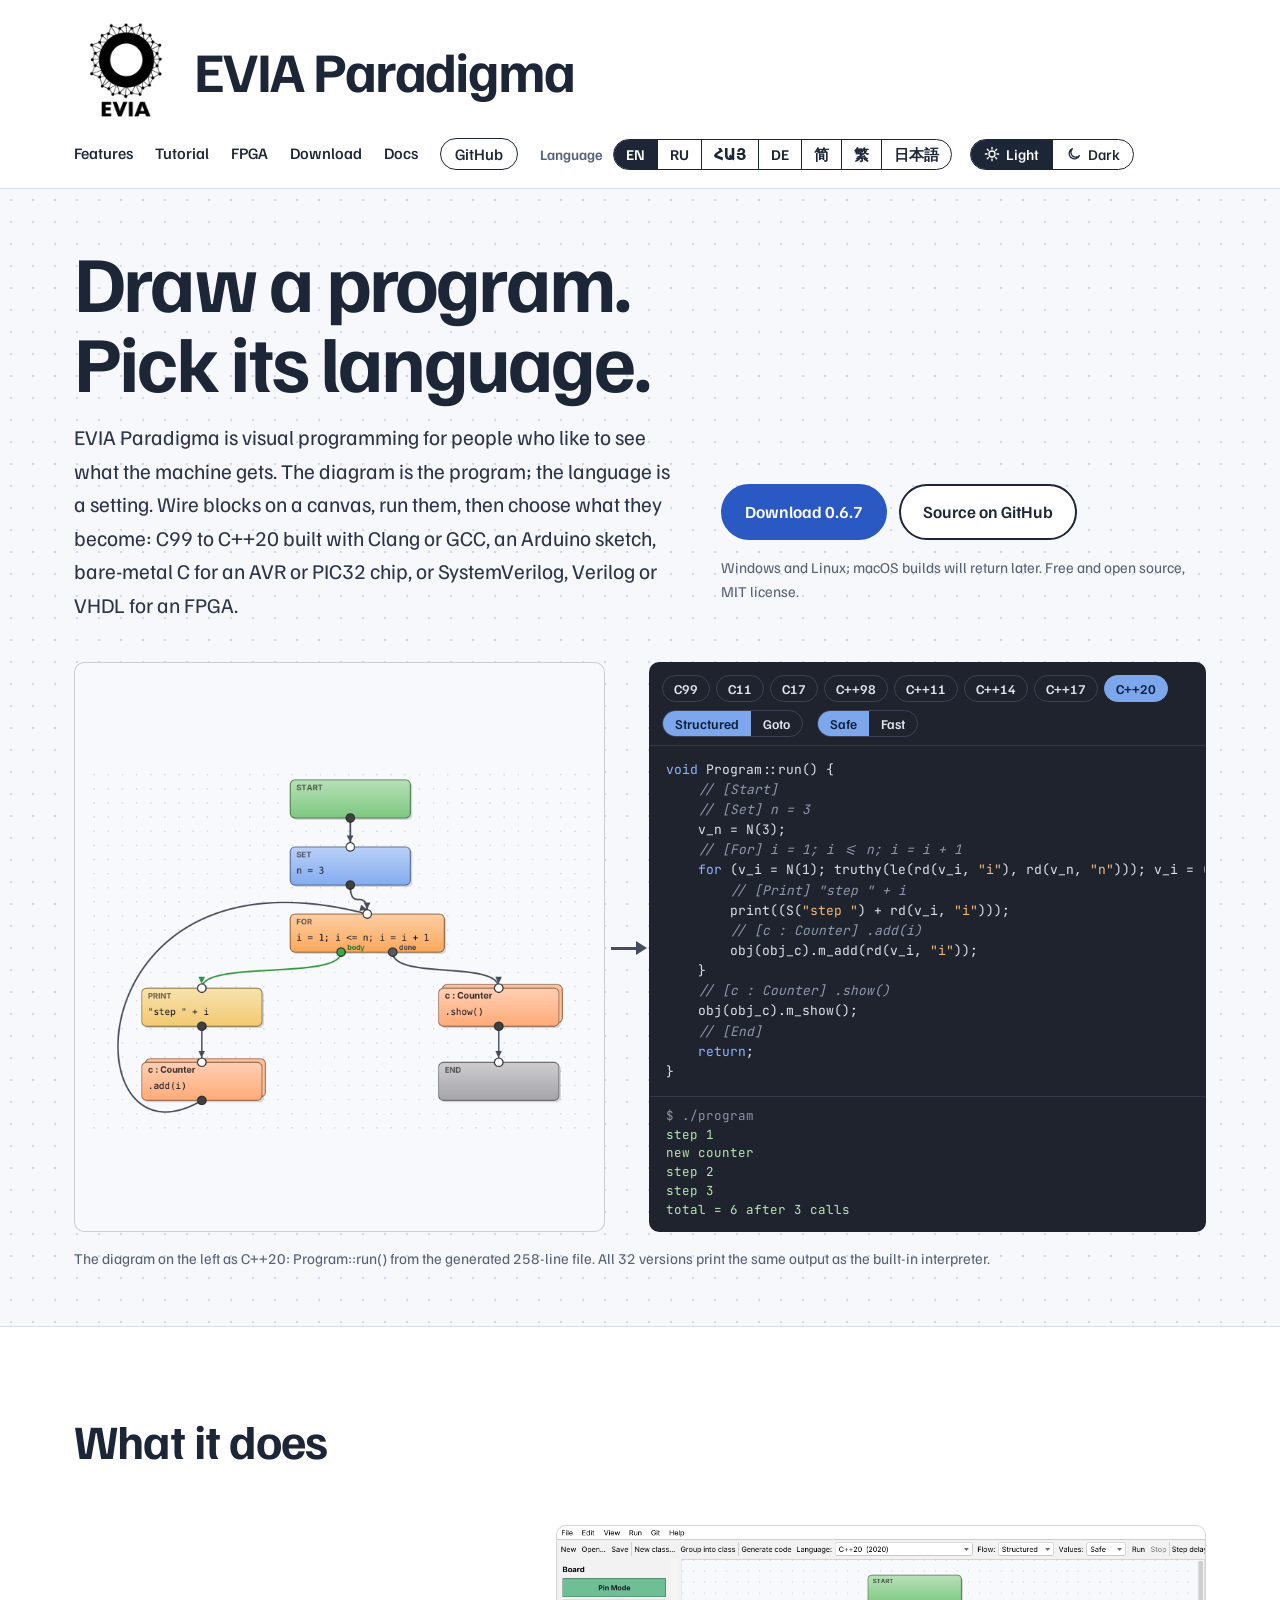
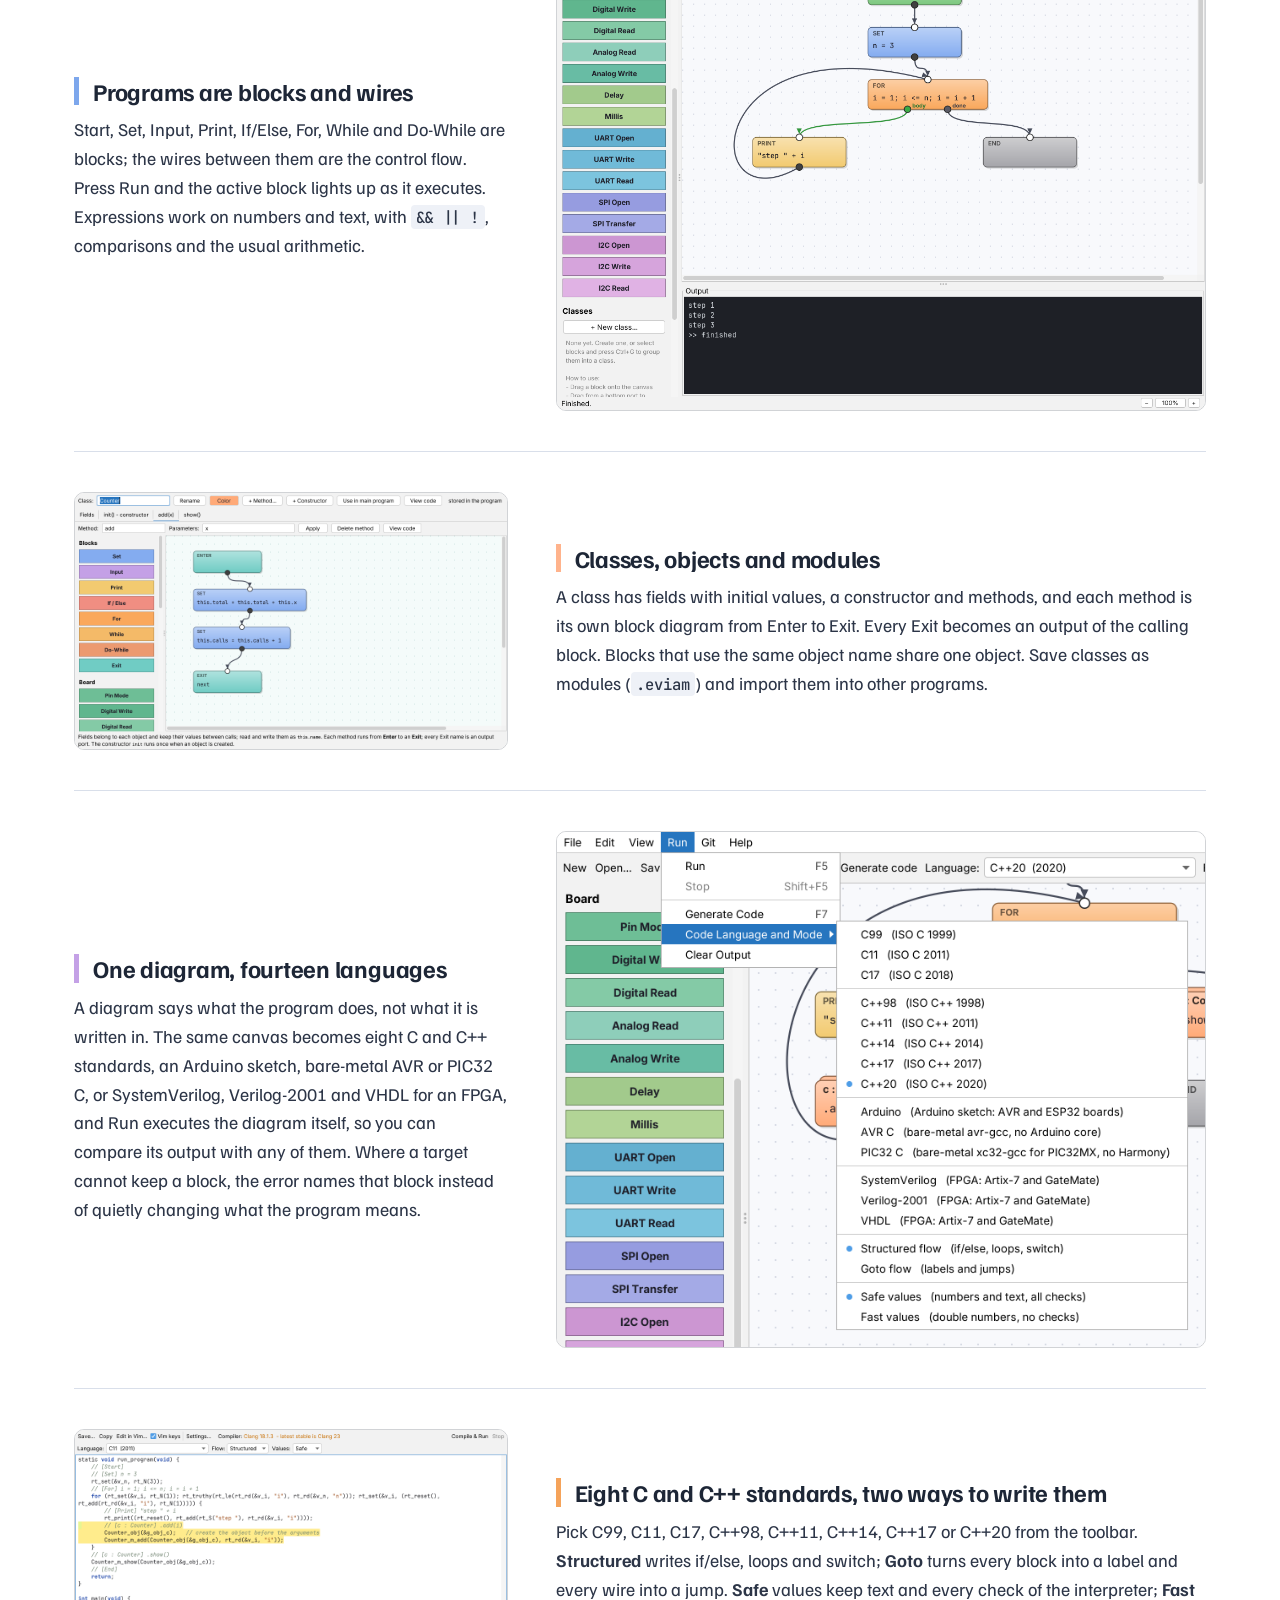
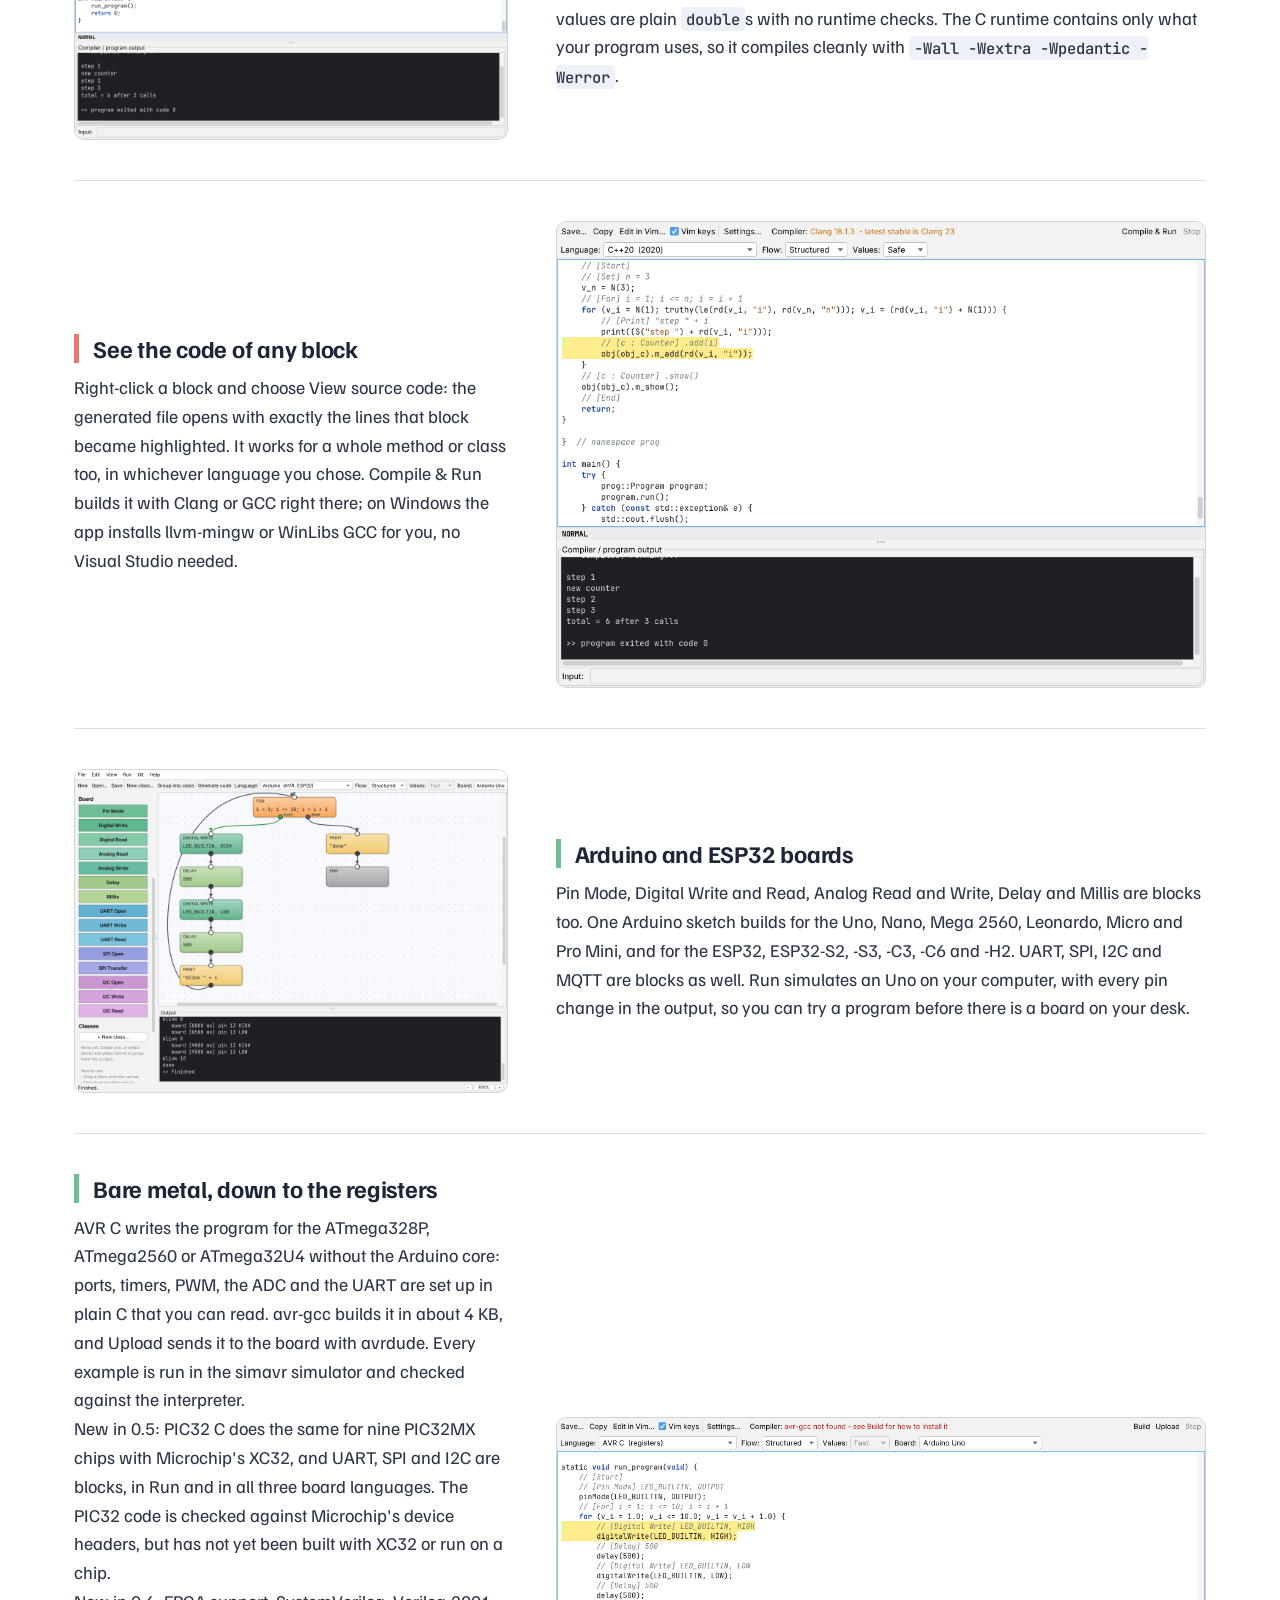
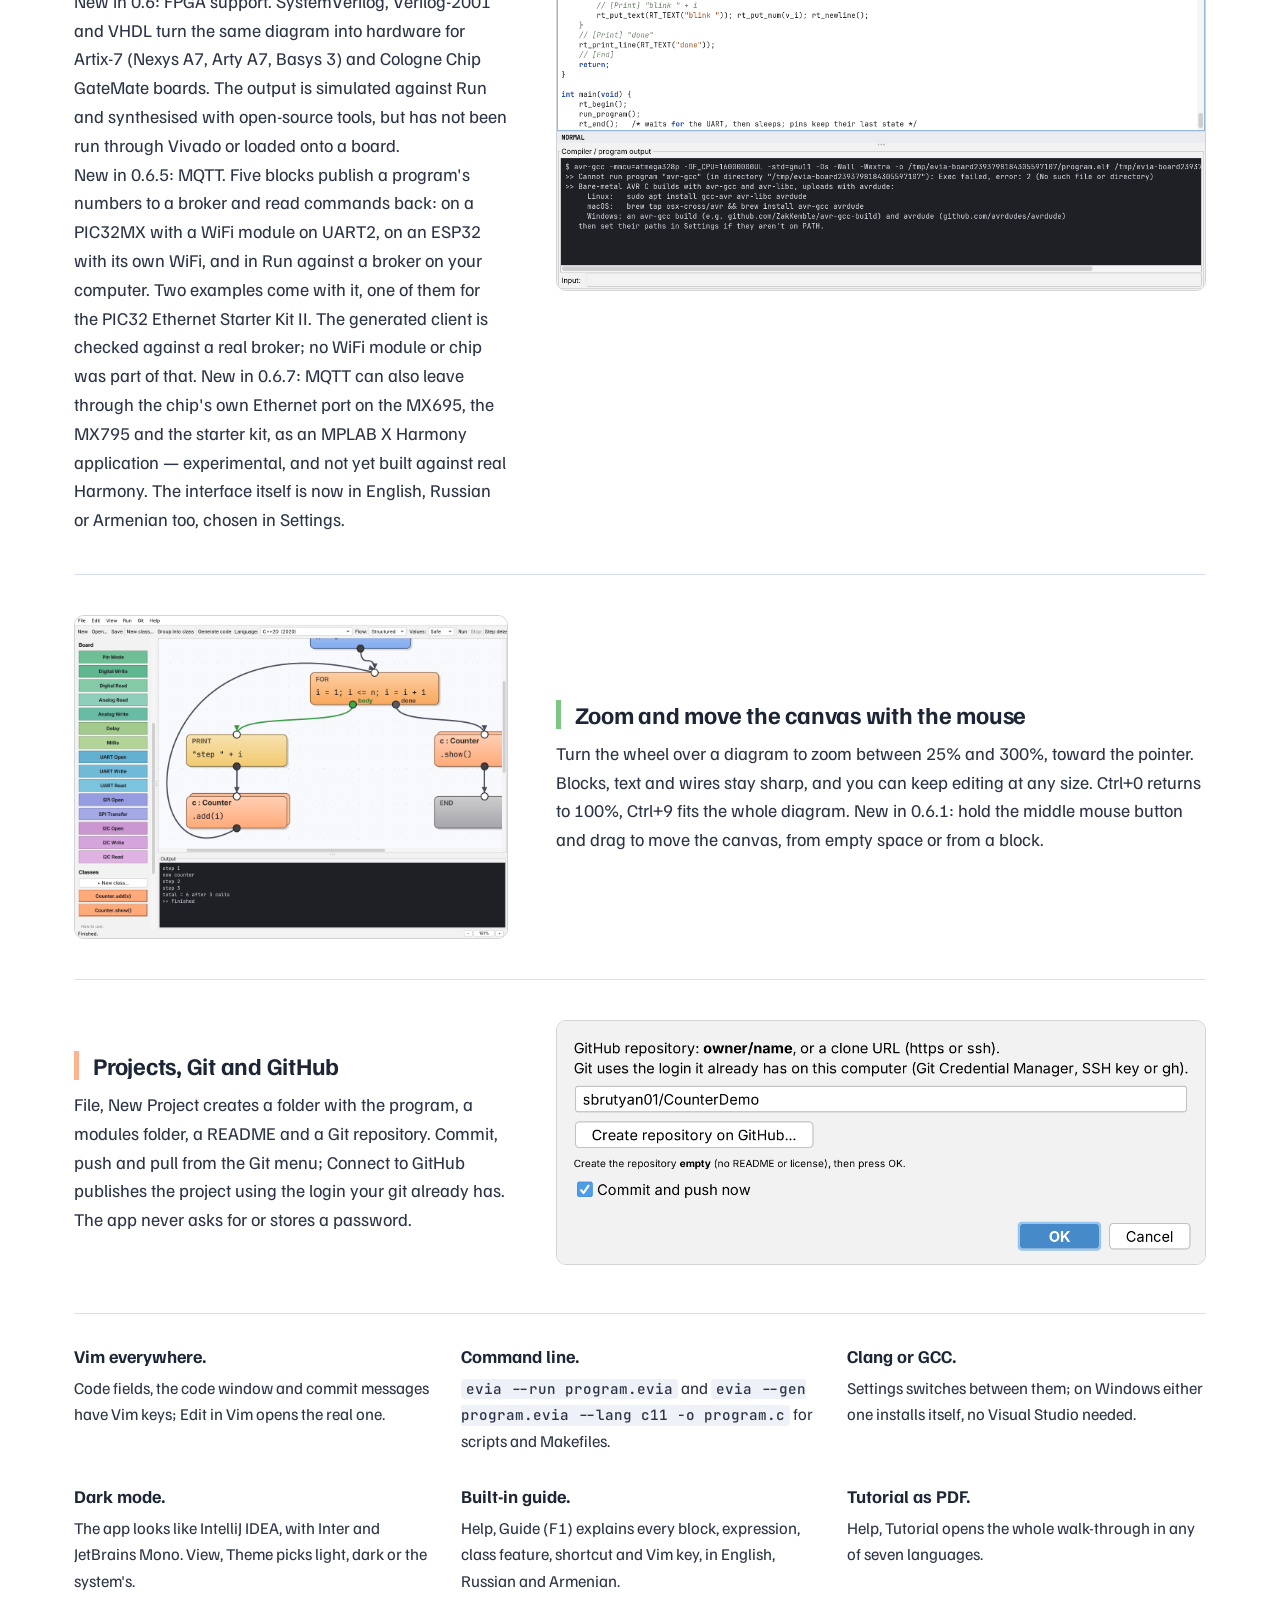
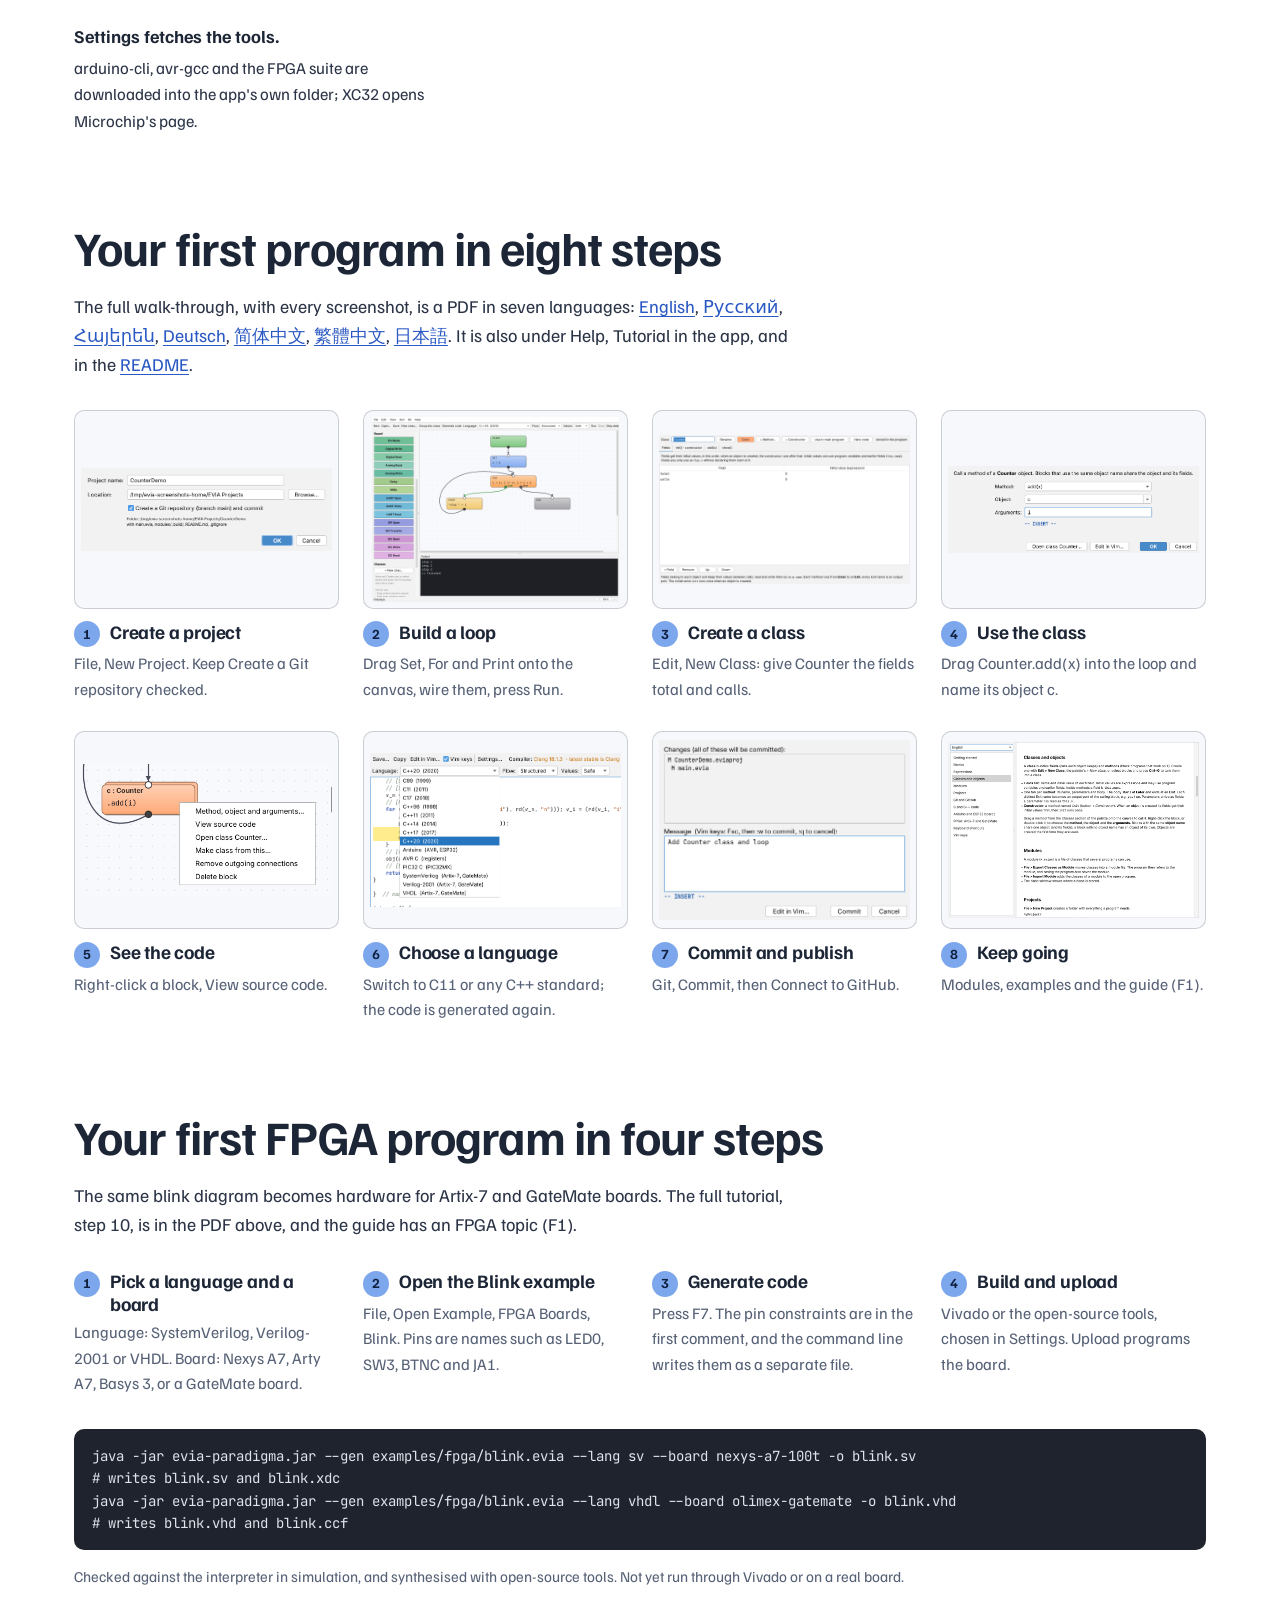
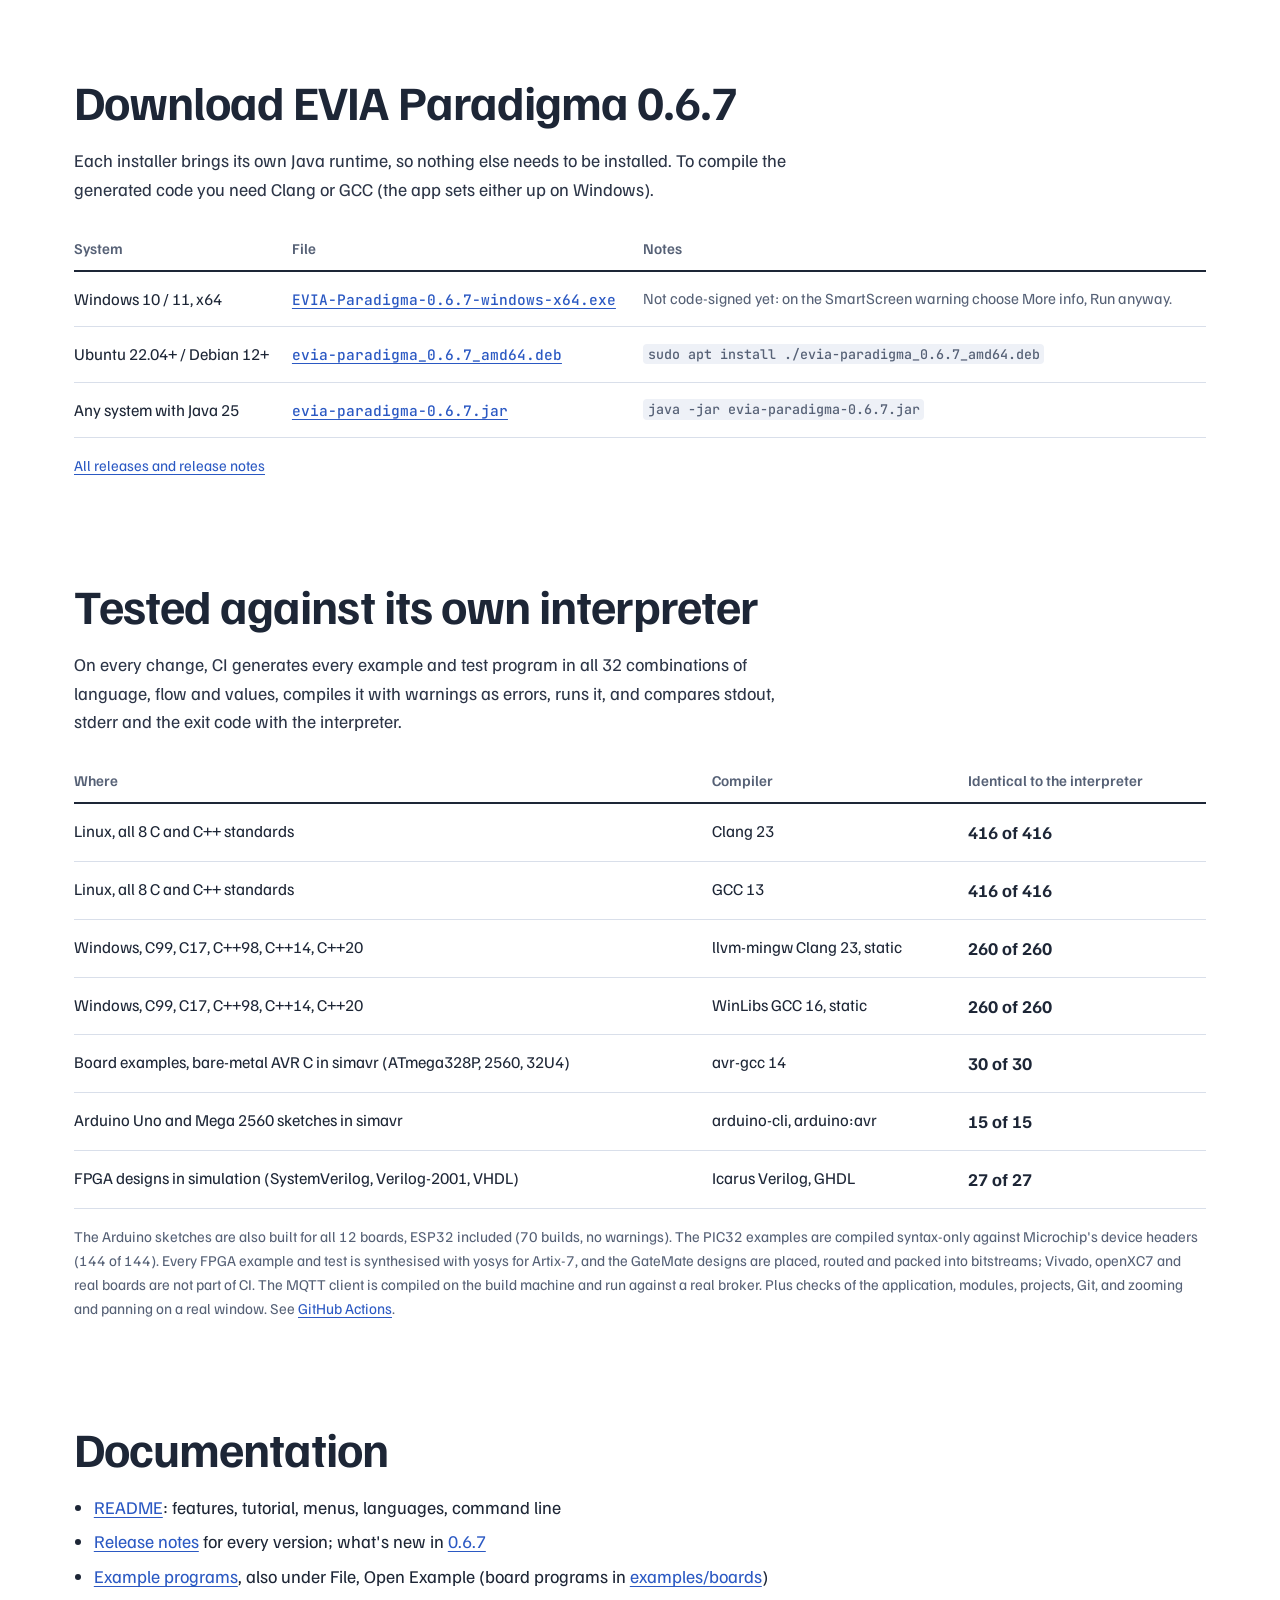
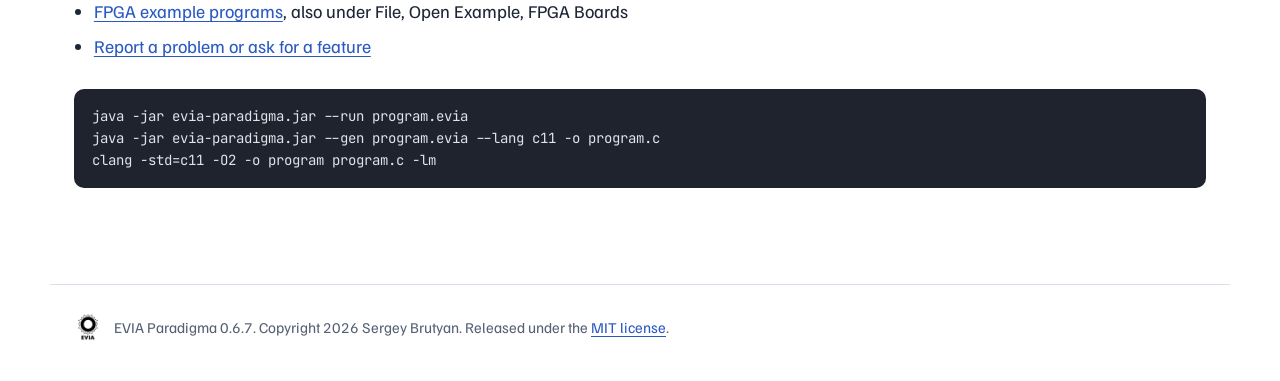
==== index.html @ 3194a249 "Site for 14f9914" ====
<!doctype html>
<html lang="en">
<head>
<meta charset="utf-8">
<meta name="viewport" content="width=device-width, initial-scale=1">
<title>EVIA Paradigma: visual programming that compiles to C, C++, firmware and HDL</title>
<meta name="description" content="Wire blocks on a canvas, run them, and turn them into one clean source file in any of fourteen languages: C99 to C++20 built with Clang or GCC, Arduino sketches, bare-metal AVR and PIC32 C, and SystemVerilog, Verilog or VHDL for Artix-7 and GateMate FPGAs. Classes, modules, projects, Git, Vim. Free and open source (MIT).>
<meta property="og:title" content="EVIA Paradigma">
<meta property="og:description" content="Draw a program as blocks. Pick the language it becomes.">
<meta property="og:image" content="img/hero-diagram.png">
<link rel="icon" type="image/png" href="img/logo.png">
<link rel="preload" href="fonts/FamiljenGrotesk.woff" as="font" type="font/woff" crossorigin>
<meta name="color-scheme" content="light dark">
<script>
  // the theme chosen with the header switch (otherwise the system's), before the page is drawn
  try { var t = localStorage.getItem("evia-theme"); if (t === "dark" || t === "light") document.documentElement.dataset.theme = t; } catch (e) {}
</script>
<link rel="alternate" hreflang="en" href="https://sbrutyan01.github.io/EVIA-Paradigma/">
<link rel="alternate" hreflang="ru" href="https://sbrutyan01.github.io/EVIA-Paradigma/ru/">
<link rel="alternate" hreflang="hy" href="https://sbrutyan01.github.io/EVIA-Paradigma/hy/">
<link rel="alternate" hreflang="de" href="https://sbrutyan01.github.io/EVIA-Paradigma/de/">
<link rel="alternate" hreflang="zh-CN" href="https://sbrutyan01.github.io/EVIA-Paradigma/zh-CN/">
<link rel="alternate" hreflang="zh-TW" href="https://sbrutyan01.github.io/EVIA-Paradigma/zh-TW/">
<link rel="alternate" hreflang="ja" href="https://sbrutyan01.github.io/EVIA-Paradigma/ja/">
<link rel="stylesheet" href="style.css">
</head>
<body>

<a class="skip" href="#main">Skip to content</a>

<header class="top">
  <a class="brand" href="#top" aria-label="EVIA Paradigma home">
    <img class="logo-light" src="img/logo.png" alt="" width="136" height="136">
    <img class="logo-dark" src="img/logo-dark.png" alt="" width="136" height="136">
    <span>EVIA Paradigma</span>
  </a>
  <nav aria-label="Main">
    <a href="#features">Features</a>
    <a href="#tutorial">Tutorial</a>
    <a href="#fpga">FPGA</a>
    <a href="#download">Download</a>
    <a href="#docs">Docs</a>
    <a class="gh" href="https://github.com/sbrutyan01/EVIA-Paradigma">GitHub</a>
    <div class="top-tools">
    <div class="site-language" role="group" aria-label="Site language">
      <span class="site-language-label">Language</span>
      <div class="site-langs">
        <a href="./" hreflang="en" lang="en" aria-current="page" title="English">EN</a>
        <a href="ru/" hreflang="ru" lang="ru" title="Русский">RU</a>
        <a href="hy/" hreflang="hy" lang="hy" title="Հայերեն">ՀԱՅ</a>
        <a href="de/" hreflang="de" lang="de" title="Deutsch">DE</a>
        <a href="zh-CN/" hreflang="zh-CN" lang="zh-CN" title="简体中文">简</a>
        <a href="zh-TW/" hreflang="zh-TW" lang="zh-TW" title="繁體中文">繁</a>
        <a href="ja/" hreflang="ja" lang="ja" title="日本語">日本語</a>
      </div>
    </div>
    <div class="themes" role="group" aria-label="Color theme">
      <button type="button" data-theme-choice="light" aria-pressed="true">
        <svg viewBox="0 0 24 24" fill="none" stroke="currentColor" stroke-width="2" stroke-linecap="round" aria-hidden="true">
          <circle cx="12" cy="12" r="4.5"/><path d="M12 2v2.5M12 19.5V22M2 12h2.5M19.5 12H22M4.9 4.9l1.8 1.8M17.3 17.3l1.8 1.8M4.9 19.1l1.8-1.8M17.3 6.7l1.8-1.8"/>
        </svg>Light</button>
      <button type="button" data-theme-choice="dark" aria-pressed="false">
        <svg viewBox="0 0 24 24" fill="none" stroke="currentColor" stroke-width="2" stroke-linejoin="round" aria-hidden="true">
          <path d="M20 14.5A8 8 0 1 1 9.5 4a6.5 6.5 0 0 0 10.5 10.5z"/>
        </svg>Dark</button>
    </div>
    </div>
  </nav>
</header>

<main id="main">

<section class="hero" id="top">
  <div class="hero-text">
    <h1>Draw a program.<br>Pick its language.</h1>
    <div class="hero-grid">
      <p class="lede">EVIA Paradigma is visual programming for people who like to see what the machine gets. The diagram is the program; the language is a setting. Wire blocks on a canvas, run them, then choose what they become: C99 to C++20 built with Clang or GCC, an Arduino sketch, bare-metal C for an AVR or PIC32 chip, or SystemVerilog, Verilog or VHDL for an FPGA.</p>
      <div class="side">
        <p class="actions">
          <a class="btn primary" href="#download">Download 0.6.7</a>
          <a class="btn" href="https://github.com/sbrutyan01/EVIA-Paradigma">Source on GitHub</a>
        </p>
        <p class="fine">Windows and Linux; macOS builds will return later. Free and open source, MIT license.</p>
      </div>
    </div>
  </div>

  <figure class="bench" aria-labelledby="bench-caption">
    <div class="bench-diagram">
      <img src="img/hero-diagram.png" width="1440" height="1048"
           alt="Block diagram: Start, Set n = 3, a For loop from 1 to n that prints the step and calls c.add(i) on a Counter object, then c.show() and End.">
    </div>
    <div class="bench-arrow" aria-hidden="true"></div>
    <div class="bench-code">
      <div class="controls" role="group" aria-label="Generated code options">
        <div class="langs" role="tablist" aria-label="Language">
          <button role="tab" data-lang="c99">C99</button>
          <button role="tab" data-lang="c11">C11</button>
          <button role="tab" data-lang="c17">C17</button>
          <button role="tab" data-lang="c++98">C++98</button>
          <button role="tab" data-lang="c++11">C++11</button>
          <button role="tab" data-lang="c++14">C++14</button>
          <button role="tab" data-lang="c++17">C++17</button>
          <button role="tab" data-lang="c++20" aria-selected="true">C++20</button>
        </div>
        <div class="modes">
          <span class="mode" role="radiogroup" aria-label="Flow">
            <button role="radio" data-flow="structured" aria-checked="true">Structured</button>
            <button role="radio" data-flow="goto" aria-checked="false">Goto</button>
          </span>
          <span class="mode" role="radiogroup" aria-label="Values">
            <button role="radio" data-values="safe" aria-checked="true">Safe</button>
            <button role="radio" data-values="fast" aria-checked="false">Fast</button>
          </span>
        </div>
      </div>
      <pre class="code" tabindex="0" aria-live="polite"><code id="sample"></code></pre>
      <div class="run">
        <pre id="output" aria-label="Program output"></pre>
      </div>
    </div>
    <figcaption id="bench-caption"><span id="sample-note" data-note="The diagram on the left as {lang}: {fn} from the generated {lines}-line file.">The diagram on the left, as the generator writes it.</span>
      All 32 versions print the same output as the built-in interpreter.</figcaption>
  </figure>
</section>

<section class="features" id="features" aria-labelledby="features-h">
  <h2 id="features-h">What it does</h2>

  <article class="feature">
    <div class="feature-text">
      <h3>Programs are blocks and wires</h3>
      <p>Start, Set, Input, Print, If/Else, For, While and Do-While are blocks; the wires between them are the
        control flow. Press Run and the active block lights up as it executes. Expressions work on numbers and
        text, with <code>&amp;&amp; || !</code>, comparisons and the usual arithmetic.</p>
    </div>
    <img src="img/03-first-run.png" loading="lazy" width="2360" height="1760" alt="A For loop wired from blocks, and its output: step 1, step 2, step 3.">
  </article>

  <article class="feature flip">
    <div class="feature-text">
      <h3>Classes, objects and modules</h3>
      <p>A class has fields with initial values, a constructor and methods, and each method is its own block
        diagram from Enter to Exit. Every Exit becomes an output of the calling block. Blocks that use the same
        object name share one object. Save classes as modules (<code>.eviam</code>) and import them into other
        programs.</p>
    </div>
    <img src="img/05-class-method.png" loading="lazy" width="2160" height="1280" alt="Class window for Counter: tabs for fields, constructor and methods; the add(x) method adds x to this.total.">
  </article>

  <article class="feature">
    <div class="feature-text">
      <h3>One diagram, fourteen languages</h3>
      <p>A diagram says what the program does, not what it is written in. The same canvas becomes eight C and C++
        standards, an Arduino sketch, bare-metal AVR or PIC32 C, or SystemVerilog, Verilog-2001 and VHDL for an
        FPGA, and Run executes the diagram itself, so you can compare its output with any of them. Where a target
        cannot keep a block, the error names that block instead of quietly changing what the program means.</p>
    </div>
    <img src="img/24-menu-code-language.png" loading="lazy" width="1536" height="1220" alt="The Code Language and Mode menu, open: C99 to C++20, Arduino, AVR C, PIC32 C, SystemVerilog, Verilog-2001 and VHDL, with the flow and values below them.">
  </article>

  <article class="feature flip">
    <div class="feature-text">
      <h3>Eight C and C++ standards, two ways to write them</h3>
      <p>Pick C99, C11, C17, C++98, C++11, C++14, C++17 or C++20 from the toolbar. <b>Structured</b> writes if/else,
        loops and switch; <b>Goto</b> turns every block into a label and every wire into a jump.
        <b>Safe</b> values keep text and every check of the interpreter; <b>Fast</b> values are plain
        <code>double</code>s with no runtime checks. The C runtime contains only what your program uses, so it
        compiles cleanly with <code>-Wall -Wextra -Wpedantic -Werror</code>.</p>
    </div>
    <img src="img/22-c11-compile-run.png" loading="lazy" width="2120" height="1520" alt="Code window showing the program as C11, compiled with Clang and run.">
  </article>

  <article class="feature">
    <div class="feature-text">
      <h3>See the code of any block</h3>
      <p>Right-click a block and choose View source code: the generated file opens with exactly the lines that
        block became highlighted. It works for a whole method or class too, in whichever language you chose.
        Compile &amp; Run builds it with Clang or GCC right there; on Windows the app installs llvm-mingw or WinLibs GCC for you, no
        Visual Studio needed.</p>
    </div>
    <img src="img/11-compile-run.png" loading="lazy" width="2120" height="1520" alt="Generated C++ with the lines of the c.add(i) block highlighted, compiled with Clang and run.">
  </article>

  <article class="feature flip">
    <div class="feature-text">
      <h3>Arduino and ESP32 boards</h3>
      <p>Pin Mode, Digital Write and Read, Analog Read and Write, Delay and Millis are blocks too. One Arduino sketch builds for the Uno, Nano, Mega 2560, Leonardo, Micro and Pro Mini, and for the ESP32, ESP32-S2, -S3, -C3, -C6 and -H2. UART, SPI, I2C and MQTT are blocks as well. Run simulates an Uno on your computer, with every pin change in the output, so you can try a program before there is a board on your desk.</p>
    </div>
    <img src="img/27-board-simulated.png" loading="lazy" width="2360" height="1760" alt="The blink example with the Board blocks in the palette; the output shows the simulated pin 13 switching every 500 ms.">
  </article>

  <article class="feature">
    <div class="feature-text">
      <h3>Bare metal, down to the registers</h3>
      <p>AVR C writes the program for the ATmega328P, ATmega2560 or ATmega32U4 without the Arduino core:
        ports, timers, PWM, the ADC and the UART are set up in plain C that you can read. avr-gcc builds it in
        about 4 KB, and Upload sends it to the board with avrdude. Every example is run in the simavr simulator
        and checked against the interpreter.</p>
      <p>New in 0.5: PIC32 C does the same for nine PIC32MX chips with Microchip's XC32, and UART, SPI and I2C are
        blocks, in Run and in all three board languages. The PIC32 code is checked against Microchip's device
        headers, but has not yet been built with XC32 or run on a chip.</p>
      <p>New in 0.6: FPGA support. SystemVerilog, Verilog-2001 and VHDL turn the same diagram into hardware for Artix-7 (Nexys A7, Arty A7, Basys 3) and Cologne Chip GateMate boards. The output is simulated against Run and synthesised with open-source tools, but has not been run through Vivado or loaded onto a board.</p>
      <p>New in 0.6.5: MQTT. Five blocks publish a program's numbers to a broker and read commands back: on a PIC32MX with a WiFi module on UART2, on an ESP32 with its own WiFi, and in Run against a broker on your computer. Two examples come with it, one of them for the PIC32 Ethernet Starter Kit II. The generated client is checked against a real broker; no WiFi module or chip was part of that. New in 0.6.7: MQTT can also leave through the chip's own Ethernet port on the MX695, the MX795 and the starter kit, as an MPLAB X Harmony application — experimental, and not yet built against real Harmony. The interface itself is now in English, Russian or Armenian too, chosen in Settings.</p>
    </div>
    <img src="img/29-avr-build.png" loading="lazy" width="2360" height="1720" alt="The blink program as bare-metal AVR C, built with avr-gcc 14 for the Arduino Uno: 4032 bytes of code.">
  </article>

  <article class="feature flip">
    <div class="feature-text">
      <h3>Zoom and move the canvas with the mouse</h3>
      <p>Turn the wheel over a diagram to zoom between 25% and 300%, toward the pointer. Blocks, text and wires stay sharp, and you can keep editing at any size. Ctrl+0 returns to 100%, Ctrl+9 fits the whole diagram. New in 0.6.1: hold the middle mouse button and drag to move the canvas, from empty space or from a block.</p>
    </div>
    <img src="img/25-zoom-in.png" loading="lazy" width="2360" height="1760" alt="The diagram zoomed in to 161 percent.">
  </article>

  <article class="feature">
    <div class="feature-text">
      <h3>Projects, Git and GitHub</h3>
      <p>File, New Project creates a folder with the program, a modules folder, a README and a Git repository.
        Commit, push and pull from the Git menu; Connect to GitHub publishes the project using the login your
        git already has. The app never asks for or stores a password.</p>
    </div>
    <img src="img/18-connect-github.png" loading="lazy" width="1110" height="392" alt="Connect to GitHub dialog with the repository name sbrutyan01/CounterDemo.">
  </article>

  <ul class="extras">
    <li><b>Vim everywhere.</b> Code fields, the code window and commit messages have Vim keys; Edit in Vim opens the real one.</li>
    <li><b>Command line.</b> <code>evia --run program.evia</code> and <code>evia --gen program.evia --lang c11 -o program.c</code> for scripts and Makefiles.</li>
    <li><b>Clang or GCC.</b> Settings switches between them; on Windows either one installs itself, no Visual Studio needed.</li>
    <li><b>Dark mode.</b> The app looks like IntelliJ IDEA, with Inter and JetBrains Mono. View, Theme picks light, dark or the system's.</li>
    <li><b>Built-in guide.</b> Help, Guide (F1) explains every block, expression, class feature, shortcut and Vim key, in English, Russian and Armenian.</li>
    <li><b>Tutorial as PDF.</b> Help, Tutorial opens the whole walk-through in any of seven languages.</li>
    <li><b>Settings fetches the tools.</b> arduino-cli, avr-gcc and the FPGA suite are downloaded into the app's own folder; XC32 opens Microchip's page.</li>
  </ul>
</section>

<section class="tutorial" id="tutorial" aria-labelledby="tutorial-h">
  <h2 id="tutorial-h">Your first program in eight steps</h2>
  <p class="section-lede">The full walk-through, with every screenshot, is a PDF in seven languages: <a href="tutorial/EVIA-Paradigma-Tutorial.en.pdf">English</a>, <a href="tutorial/EVIA-Paradigma-Tutorial.ru.pdf">Русский</a>, <a href="tutorial/EVIA-Paradigma-Tutorial.hy.pdf">Հայերեն</a>, <a href="tutorial/EVIA-Paradigma-Tutorial.de.pdf">Deutsch</a>, <a href="tutorial/EVIA-Paradigma-Tutorial.zh-CN.pdf">简体中文</a>, <a href="tutorial/EVIA-Paradigma-Tutorial.zh-TW.pdf">繁體中文</a>, <a href="tutorial/EVIA-Paradigma-Tutorial.ja.pdf">日本語</a>. It is also under Help, Tutorial in the app, and in the
    <a href="https://github.com/sbrutyan01/EVIA-Paradigma#tutorial">README</a>.</p>
  <ol class="steps">
    <li><img src="img/01-new-project.png" loading="lazy" alt=""><h3>Create a project</h3><p>File, New Project. Keep Create a Git repository checked.</p></li>
    <li><img src="img/03-first-run.png" loading="lazy" alt=""><h3>Build a loop</h3><p>Drag Set, For and Print onto the canvas, wire them, press Run.</p></li>
    <li><img src="img/04-class-fields.png" loading="lazy" alt=""><h3>Create a class</h3><p>Edit, New Class: give Counter the fields total and calls.</p></li>
    <li><img src="img/07-call-dialog.png" loading="lazy" alt=""><h3>Use the class</h3><p>Drag Counter.add(x) into the loop and name its object c.</p></li>
    <li><img src="img/09-block-menu.png" loading="lazy" alt=""><h3>See the code</h3><p>Right-click a block, View source code.</p></li>
    <li><img src="img/21-language-dropdown.png" loading="lazy" alt=""><h3>Choose a language</h3><p>Switch to C11 or any C++ standard; the code is generated again.</p></li>
    <li><img src="img/17-commit.png" loading="lazy" alt=""><h3>Commit and publish</h3><p>Git, Commit, then Connect to GitHub.</p></li>
    <li><img src="img/20-help-guide.png" loading="lazy" alt=""><h3>Keep going</h3><p>Modules, examples and the guide (F1).</p></li>
  </ol>
</section>

<section class="tutorial" id="fpga" aria-labelledby="fpga-h">
  <h2 id="fpga-h">Your first FPGA program in four steps</h2>
  <p class="section-lede">The same blink diagram becomes hardware for Artix-7 and GateMate boards. The full tutorial, step 10, is in the PDF above, and the guide has an FPGA topic (F1).</p>
  <ol class="steps">
    <li><h3>Pick a language and a board</h3><p>Language: SystemVerilog, Verilog-2001 or VHDL. Board: Nexys A7, Arty A7, Basys 3, or a GateMate board.</p></li>
    <li><h3>Open the Blink example</h3><p>File, Open Example, FPGA Boards, Blink. Pins are names such as LED0, SW3, BTNC and JA1.</p></li>
    <li><h3>Generate code</h3><p>Press F7. The pin constraints are in the first comment, and the command line writes them as a separate file.</p></li>
    <li><h3>Build and upload</h3><p>Vivado or the open-source tools, chosen in Settings. Upload programs the board.</p></li>
  </ol>
  <pre class="cli"><code>java -jar evia-paradigma.jar --gen examples/fpga/blink.evia --lang sv --board nexys-a7-100t -o blink.sv
# writes blink.sv and blink.xdc
java -jar evia-paradigma.jar --gen examples/fpga/blink.evia --lang vhdl --board olimex-gatemate -o blink.vhd
# writes blink.vhd and blink.ccf</code></pre>
  <p class="fine">Checked against the interpreter in simulation, and synthesised with open-source tools. Not yet run through Vivado or on a real board.</p>
</section>

<section class="download" id="download" aria-labelledby="download-h">
  <h2 id="download-h">Download EVIA Paradigma 0.6.7</h2>
  <p class="section-lede">Each installer brings its own Java runtime, so nothing else needs to be installed.
    To compile the generated code you need Clang or GCC (the app sets either up on Windows).</p>
  <table class="dl">
    <thead><tr><th scope="col">System</th><th scope="col">File</th><th scope="col">Notes</th></tr></thead>
    <tbody>
      <tr><td>Windows 10 / 11, x64</td>
        <td><a href="https://github.com/sbrutyan01/EVIA-Paradigma/releases/download/v0.6.7/EVIA-Paradigma-0.6.7-windows-x64.exe">EVIA-Paradigma-0.6.7-windows-x64.exe</a></td>
        <td>Not code-signed yet: on the SmartScreen warning choose More info, Run anyway.</td></tr>
      <tr><td>Ubuntu 22.04+ / Debian 12+</td>
        <td><a href="https://github.com/sbrutyan01/EVIA-Paradigma/releases/download/v0.6.7/evia-paradigma_0.6.7_amd64.deb">evia-paradigma_0.6.7_amd64.deb</a></td>
        <td><code>sudo apt install ./evia-paradigma_0.6.7_amd64.deb</code></td></tr>
      <tr><td>Any system with Java 25</td>
        <td><a href="https://github.com/sbrutyan01/EVIA-Paradigma/releases/download/v0.6.7/evia-paradigma-0.6.7.jar">evia-paradigma-0.6.7.jar</a></td>
        <td><code>java -jar evia-paradigma-0.6.7.jar</code></td></tr>
    </tbody>
  </table>
  <p class="fine"><a href="https://github.com/sbrutyan01/EVIA-Paradigma/releases">All releases and release notes</a></p>
</section>

<section class="tested" aria-labelledby="tested-h">
  <h2 id="tested-h">Tested against its own interpreter</h2>
  <p class="section-lede">On every change, CI generates every example and test program in all 32 combinations of
    language, flow and values, compiles it with warnings as errors, runs it, and compares stdout, stderr and the
    exit code with the interpreter.</p>
  <table class="results">
    <thead><tr><th scope="col">Where</th><th scope="col">Compiler</th><th scope="col">Identical to the interpreter</th></tr></thead>
    <tbody>
      <tr><td>Linux, all 8 C and C++ standards</td><td>Clang 23</td><td>416 of 416</td></tr>
      <tr><td>Linux, all 8 C and C++ standards</td><td>GCC 13</td><td>416 of 416</td></tr>
      <tr><td>Windows, C99, C17, C++98, C++14, C++20</td><td>llvm-mingw Clang 23, static</td><td>260 of 260</td></tr>
      <tr><td>Windows, C99, C17, C++98, C++14, C++20</td><td>WinLibs GCC 16, static</td><td>260 of 260</td></tr>
      <tr><td>Board examples, bare-metal AVR C in simavr (ATmega328P, 2560, 32U4)</td><td>avr-gcc 14</td><td>30 of 30</td></tr>
      <tr><td>Arduino Uno and Mega 2560 sketches in simavr</td><td>arduino-cli, arduino:avr</td><td>15 of 15</td></tr>
      <tr><td>FPGA designs in simulation (SystemVerilog, Verilog-2001, VHDL)</td><td>Icarus Verilog, GHDL</td><td>27 of 27</td></tr>
    </tbody>
  </table>
  <p class="fine">The Arduino sketches are also built for all 12 boards, ESP32 included (70 builds, no warnings). The PIC32 examples are compiled syntax-only against Microchip's device headers (144 of 144). Every FPGA example and test is synthesised with yosys for Artix-7, and the GateMate designs are placed, routed and packed into bitstreams; Vivado, openXC7 and real boards are not part of CI. The MQTT client is compiled on the build machine and run against a real broker. Plus checks of the application, modules, projects, Git, and zooming and panning on a real window. See <a href="https://github.com/sbrutyan01/EVIA-Paradigma/actions">GitHub Actions</a>.</p>
</section>

<section class="docs" id="docs" aria-labelledby="docs-h">
  <h2 id="docs-h">Documentation</h2>
  <ul class="doclinks">
    <li><a href="https://github.com/sbrutyan01/EVIA-Paradigma#readme">README</a>: features, tutorial, menus, languages, command line</li>
    <li><a href="https://github.com/sbrutyan01/EVIA-Paradigma/tree/main/docs/release-notes">Release notes</a> for every version;
      what's new in <a href="https://github.com/sbrutyan01/EVIA-Paradigma/releases/tag/v0.6.7">0.6.7</a></li>
    <li><a href="https://github.com/sbrutyan01/EVIA-Paradigma/tree/main/examples">Example programs</a>, also under File, Open Example
      (board programs in <a href="https://github.com/sbrutyan01/EVIA-Paradigma/tree/main/examples/boards">examples/boards</a>)</li>
    <li><a href="https://github.com/sbrutyan01/EVIA-Paradigma/tree/main/examples/fpga">FPGA example programs</a>, also under File, Open Example, FPGA Boards</li>
    <li><a href="https://github.com/sbrutyan01/EVIA-Paradigma/issues">Report a problem or ask for a feature</a></li>
  </ul>
  <pre class="cli"><code>java -jar evia-paradigma.jar --run program.evia
java -jar evia-paradigma.jar --gen program.evia --lang c11 -o program.c
clang -std=c11 -O2 -o program program.c -lm</code></pre>
</section>

</main>

<footer class="foot">
  <img class="logo-light" src="img/logo.png" alt="" width="28" height="28">
  <img class="logo-dark" src="img/logo-dark.png" alt="" width="28" height="28">
  <p>EVIA Paradigma 0.6.7. Copyright 2026 Sergey Brutyan. Released under the
    <a href="https://github.com/sbrutyan01/EVIA-Paradigma/blob/main/LICENSE">MIT license</a>.</p>
</footer>

<script src="samples.js"></script>
<script src="app.js"></script>
</body>
</html>
---- style.css ----
/* EVIA Paradigma site. Colors come from the application: the dot-grid canvas, the block
   colors (Set blue, loop orange, If red, Start green, class peach) and the dark output console. */
/* Fonts are served with the site (SIL Open Font License, see fonts/OFL-*.txt): variable weights 400-700. */
@font-face {
  font-family: "Familjen Grotesk";
  src: url("fonts/FamiljenGrotesk.woff") format("woff");
  font-weight: 400 700;
  font-display: swap;
}
@font-face {   /* Russian pages: Latin and Cyrillic */
  font-family: "Noto Sans";
  src: url("fonts/NotoSans.woff") format("woff");
  font-weight: 400 700;
  font-display: swap;
}
@font-face {   /* Armenian pages */
  font-family: "Noto Sans Armenian";
  src: url("fonts/NotoSansArmenian.woff") format("woff");
  font-weight: 400 700;
  font-display: swap;
}
@font-face {
  font-family: "JetBrains Mono";
  src: url("fonts/JetBrainsMono.woff") format("woff");
  font-weight: 100 800;
  font-display: swap;
}

:root {
  --paper: #f6f8fc;        /* the canvas */
  --dots: #d3d9e6;
  --ink: #1d2636;
  --muted: #566176;
  --rule: #d9dfea;
  --set: #7da7ec;
  --set-deep: #2b59c3;     /* links, primary button */
  --loop: #f5a35a;
  --if: #e8786c;
  --start: #7cc781;
  --class: #ffb38c;
  --board: #6ebe96;
  --bg: #fff;
  --text-soft: #2c3547;
  --code-bg: #eef1f7;
  --wire: #464d5e;
  --shot-bg: #f8f9fc;      /* around screenshots (the app's canvas) */
  --primary: var(--set-deep);
  --primary-hover: #1f458f;
  --primary-ink: #fff;
  --console: #1f232e;
  --console-ink: #dfe3ea;
  --console-dim: #8b93a7;
  --radius: 10px;
  --edge: color-mix(in srgb, var(--ink) 20%, transparent);   /* visible outline for screenshots and cards */
  --wrap: 1180px;
  --body: "Familjen Grotesk", "Segoe UI", system-ui, sans-serif;
  --mono: "JetBrains Mono", ui-monospace, "Cascadia Mono", Menlo, monospace;
}

/* Dark theme: follows the system unless the Light / Dark buttons in the header chose one (data-theme on <html>). */
:root { color-scheme: light; }
@media (prefers-color-scheme: dark) {
  :root:not([data-theme="light"]) {
    color-scheme: dark;
  --paper: #131823;
  --dots: #2a3243;
  --ink: #e7ebf3;
  --muted: #9ba5b9;
  --rule: #283042;
  --set-deep: #9bbcff;
  --bg: #0c1018;
  --text-soft: #c9d0dd;
  --code-bg: #1d2431;
  --wire: #9aa3b5;
  --shot-bg: #1a202c;
  --primary: #7da7ec;
  --primary-hover: #a3c0f3;
  --primary-ink: #0c1730;
  --console: #161b25;
  --console-ink: #dfe3ea;
  --console-dim: #8b93a7;
  }
}
:root[data-theme="dark"] {
  color-scheme: dark;
  --paper: #131823;
  --dots: #2a3243;
  --ink: #e7ebf3;
  --muted: #9ba5b9;
  --rule: #283042;
  --set-deep: #9bbcff;
  --bg: #0c1018;
  --text-soft: #c9d0dd;
  --code-bg: #1d2431;
  --wire: #9aa3b5;
  --shot-bg: #1a202c;
  --primary: #7da7ec;
  --primary-hover: #a3c0f3;
  --primary-ink: #0c1730;
  --console: #161b25;
  --console-ink: #dfe3ea;
  --console-dim: #8b93a7;
}

/* Familjen Grotesk has no Cyrillic or Armenian letters */
:root:lang(ru) { --body: "Noto Sans", "Segoe UI", system-ui, sans-serif; }
:root:lang(hy) { --body: "Noto Sans Armenian", "Noto Sans", "Segoe UI", system-ui, sans-serif; }
:root:lang(zh-CN) { --body: "Noto Sans SC", "Noto Sans CJK SC", "Microsoft YaHei", sans-serif; }
:root:lang(zh-TW) { --body: "Noto Sans TC", "Noto Sans CJK TC", "Microsoft JhengHei", sans-serif; }
:root:lang(ja) { --body: "Noto Sans JP", "Noto Sans CJK JP", "Hiragino Kaku Gothic ProN", "Yu Gothic", sans-serif; }
:lang(ru) .hero h1, :lang(hy) .hero h1, :lang(de) .hero h1,
:lang(zh-CN) .hero h1, :lang(zh-TW) .hero h1, :lang(ja) .hero h1 { letter-spacing: -0.025em; }

* { box-sizing: border-box; }
html { scroll-behavior: smooth; }
@media (prefers-reduced-motion: reduce) { html { scroll-behavior: auto; } }

body {
  margin: 0;
  background: var(--bg);
  color: var(--ink);
  font: 400 18px/1.6 var(--body);
  -webkit-font-smoothing: antialiased;
}

a { color: var(--set-deep); text-underline-offset: 3px; }
a:hover { text-decoration-thickness: 2px; }
:focus-visible { outline: 3px solid var(--set-deep); outline-offset: 2px; border-radius: 4px; }
code, pre { font-variant-ligatures: none; }   /* "<=" must stay "<=" in code */
code { font: 500 0.86em var(--mono); background: var(--code-bg); padding: 0.1em 0.35em; border-radius: 4px; }
img { max-width: 100%; height: auto; display: block; }

.skip { position: absolute; left: -999px; top: 8px; background: var(--bg); padding: 8px 12px; z-index: 10; }
.skip:focus { left: 8px; }

/* ---------------------------------------------------------------- header */
.top {
  display: flex; align-items: center; justify-content: space-between; gap: 16px 32px; flex-wrap: wrap;
  max-width: var(--wrap); margin: 0 auto; padding: 18px 24px;
}
.brand { display: flex; align-items: center; gap: 16px; color: var(--ink); text-decoration: none; font-weight: 700; font-size: clamp(30px, 4.4vw, 56px); letter-spacing: -0.03em; line-height: 1; }
.brand img { width: 104px; height: 104px; border-radius: 18px; }
.top nav { display: flex; gap: 22px; flex-wrap: wrap; }
.top nav a { color: var(--ink); text-decoration: none; font-weight: 500; font-size: 16px; }
.top nav a:hover { color: var(--set-deep); }
.top nav { align-items: center; justify-content: flex-end; row-gap: 12px; }
.brand { flex: none; }
.top nav .gh { border: 1.5px solid var(--ink); border-radius: 999px; padding: 4px 14px; line-height: 1.4; }

/* the logo in the matching color, and the light/dark switch */
.logo-dark { display: none; }
@media (prefers-color-scheme: dark) {
  :root:not([data-theme="light"]) .logo-light { display: none; }
  :root:not([data-theme="light"]) .logo-dark { display: block; }
}
:root[data-theme="dark"] .logo-light { display: none; }
:root[data-theme="dark"] .logo-dark { display: block; }
.top-tools { display: flex; align-items: center; justify-content: flex-end; flex-wrap: wrap; gap: 12px 18px; }
.site-language { display: flex; align-items: center; gap: 10px; }
.site-language-label { color: var(--muted); font-size: 14.5px; font-weight: 600; }
.site-langs { display: inline-flex; border: 1.5px solid var(--ink); border-radius: 999px; overflow: hidden; }
.top nav .site-langs a { padding: 4px 12px; font-size: 15px; font-weight: 600; line-height: 1.4; text-decoration: none; color: var(--ink); }
.site-langs a + a { border-left: 1.5px solid var(--ink); }
.site-langs a:hover { background: var(--code-bg); }
.top nav .site-langs a[aria-current="page"] { background: var(--ink); color: var(--bg); }
.themes { display: inline-flex; border: 1.5px solid var(--ink); border-radius: 999px; overflow: hidden; }
.themes button {
  display: inline-flex; align-items: center; gap: 6px; cursor: pointer;
  font: 500 15px/1.4 var(--body); color: var(--ink); background: transparent; border: 0; padding: 4px 13px;
}
.themes button + button { border-left: 1.5px solid var(--ink); }
.themes button:hover { background: var(--code-bg); }
.themes button[aria-pressed="true"] { background: var(--ink); color: var(--bg); }
.themes svg { width: 16px; height: 16px; flex: none; }

/* ---------------------------------------------------------------- hero: the canvas */
.hero {
  background-color: var(--paper);
  background-image: radial-gradient(circle, var(--dots) 1.3px, transparent 1.6px);
  background-size: 22px 22px;
  border-top: 1px solid var(--rule);
  border-bottom: 1px solid var(--rule);
  padding: 52px 0 56px;
}
.hero-text { max-width: var(--wrap); margin: 0 auto; padding: 0 24px; }
.hero h1 {
  font-size: clamp(42px, 6.2vw, 80px);
  line-height: 1;
  letter-spacing: -0.035em;
  font-weight: 700;
  margin: 0 0 20px;
}
.hero-grid { display: grid; grid-template-columns: minmax(0, 1.25fr) minmax(0, 1fr); gap: 40px; align-items: end; }
.hero-grid .lede { margin: 0; }
.hero-grid .side { padding-bottom: 4px; }
.lede { font-size: 21px; max-width: 34em; color: var(--text-soft); margin: 0 0 28px; }
.actions { display: flex; gap: 12px; flex-wrap: wrap; margin: 0 0 12px; }
.btn {
  display: inline-block; text-decoration: none; font-weight: 600; font-size: 17px;
  padding: 12px 22px; border-radius: 999px; border: 2px solid var(--ink); color: var(--ink); background: var(--bg);
}
.btn:hover { background: var(--ink); color: var(--bg); }
.btn.primary { background: var(--primary); border-color: var(--primary); color: var(--primary-ink); }
.btn.primary:hover { background: var(--primary-hover); border-color: var(--primary-hover); }
.fine { font-size: 15px; color: var(--muted); }

/* the bench: diagram -> code */
.bench {
  max-width: var(--wrap); margin: 40px auto 0; padding: 0 24px;
  display: grid; grid-template-columns: minmax(0, 1fr) 44px minmax(0, 1.05fr); align-items: stretch;
}
.bench-diagram {   /* the screenshot's own canvas color continues around it */
  background-color: var(--shot-bg);
  border: 1px solid var(--edge); border-radius: var(--radius); padding: 10px;
  display: flex; align-items: center;
}
.bench-diagram img { border-radius: 6px; }
.bench-arrow { position: relative; }
.bench-arrow::before {   /* a wire, like the ones between blocks */
  content: ""; position: absolute; left: 6px; right: 12px; top: 50%; height: 2.5px; background: var(--wire);
}
.bench-arrow::after {
  content: ""; position: absolute; right: 2px; top: calc(50% - 6.5px);
  border: 7.5px solid transparent; border-left: 11px solid var(--wire); border-right: 0;
}
.bench-code {
  background: var(--console); color: var(--console-ink); border-radius: var(--radius); border: 1px solid var(--edge);
  display: flex; flex-direction: column; min-width: 0; overflow: hidden;
}
.bench figcaption { grid-column: 1 / -1; font-size: 15px; color: var(--muted); margin-top: 14px; }

.controls { padding: 12px 12px 8px; display: flex; flex-direction: column; gap: 8px; border-bottom: 1px solid #333949; }
.langs, .modes { display: flex; flex-wrap: wrap; gap: 6px; }
.modes { gap: 14px; }
.mode { display: inline-flex; border: 1px solid #3c4356; border-radius: 999px; overflow: hidden; }
.controls button {
  font: 600 13.5px var(--body); color: var(--console-ink); background: transparent; cursor: pointer;
  border: 1px solid #3c4356; border-radius: 999px; padding: 4px 11px;
}
.mode button { border: 0; border-radius: 0; padding: 4px 12px; }
.controls button:hover { background: #2c3242; }
.controls button[aria-selected="true"], .controls button[aria-checked="true"] {
  background: var(--set); border-color: var(--set); color: #10203f;
}
.code {
  margin: 0; padding: 14px 16px; overflow: auto; flex: 1; height: 360px;
  font: 400 13px/1.55 var(--mono); tab-size: 4;
}
.code code { background: none; padding: 0; font: inherit; color: inherit; }
.tok-c { color: #8f98ad; font-style: italic; }
.tok-k { color: #8fb4ff; }
.tok-s { color: #f5b97c; }
.tok-l { color: #e8786c; }
.run { border-top: 1px solid #333949; padding: 10px 16px 12px; }
.run pre { margin: 0; font: 400 12.5px/1.5 var(--mono); color: #b9e6b3; white-space: pre-wrap; }
.run pre::before { content: "$ ./program\A"; color: var(--console-dim); }

/* ---------------------------------------------------------------- sections */
main > section:not(.hero) { max-width: var(--wrap); margin: 0 auto; padding: 88px 24px 0; }
h2 { font-size: clamp(32px, 4.2vw, 48px); line-height: 1.08; letter-spacing: -0.02em; margin: 0 0 18px; font-weight: 700; }
h3 { font-size: 24px; line-height: 1.2; margin: 0 0 10px; letter-spacing: -0.01em; }
.section-lede { max-width: 40em; color: var(--text-soft); margin: 0 0 32px; }

/* features: text beside a real screenshot, alternating sides */
.feature {
  display: grid; grid-template-columns: minmax(0, 0.8fr) minmax(0, 1.2fr); gap: 48px; align-items: center;
  padding: 40px 0; border-top: 1px solid var(--rule);
}
.feature:first-of-type { border-top: 0; }
.feature.flip .feature-text { order: 2; }
.feature p { margin: 0; color: var(--text-soft); }
.feature img { border: 1px solid var(--edge); border-radius: var(--radius); }
.feature h3 { padding-left: 14px; border-left: 5px solid var(--set); }
.feature:nth-of-type(2) h3 { border-color: var(--class); }
.feature:nth-of-type(3) h3 { border-color: #c4a1e6; }
.feature:nth-of-type(4) h3 { border-color: var(--loop); }
.feature:nth-of-type(5) h3 { border-color: var(--if); }
.feature:nth-of-type(6) h3, .feature:nth-of-type(7) h3 { border-color: var(--board); }
.feature:nth-of-type(8) h3 { border-color: var(--start); }
.feature:nth-of-type(9) h3 { border-color: var(--class); }
.extras { list-style: none; margin: 8px 0 0; padding: 28px 0 0; border-top: 1px solid var(--rule);
  display: grid; grid-template-columns: repeat(3, minmax(0, 1fr)); gap: 28px; font-size: 16.5px; color: var(--text-soft); }
.extras b { display: block; color: var(--ink); font-size: 18px; margin-bottom: 4px; }

/* tutorial: a real sequence, so it is numbered */
.steps { list-style: none; counter-reset: step; margin: 0; padding: 0;
  display: grid; grid-template-columns: repeat(4, minmax(0, 1fr)); gap: 28px 24px; }
.steps li { counter-increment: step; }
.steps img {
  width: 100%; aspect-ratio: 4 / 3; object-fit: contain; object-position: center; padding: 6px;
  border: 1px solid var(--edge); border-radius: var(--radius); margin-bottom: 12px; background: var(--paper);
}
.steps h3 { font-size: 19px; margin-bottom: 4px; display: flex; gap: 10px; align-items: baseline; }
.steps h3::before {
  content: counter(step); flex: none; width: 26px; height: 26px; border-radius: 50%;
  display: inline-grid; place-items: center; font-size: 14px; font-weight: 700;
  background: var(--set); color: #10203f;
}
.steps p { margin: 0; font-size: 16px; color: var(--muted); }

/* tables */
table { width: 100%; border-collapse: collapse; font-size: 16.5px; }
th { text-align: left; font-weight: 600; color: var(--muted); font-size: 15px; padding: 0 16px 10px 0; border-bottom: 2px solid var(--ink); }
td { padding: 14px 16px 14px 0; border-bottom: 1px solid var(--rule); vertical-align: top; }
.dl td:nth-child(2) a { font: 500 14.5px var(--mono); word-break: break-all; }
.dl td:last-child { color: var(--muted); font-size: 15.5px; }
.results td:last-child { font-weight: 700; font-size: 18px; white-space: nowrap; }

/* docs */
.doclinks { padding-left: 1.1em; margin: 0 0 28px; }
.doclinks li { margin: 6px 0; }
.cli { background: var(--console); color: var(--console-ink); border-radius: var(--radius); padding: 16px 18px;
  font: 400 14px/1.6 var(--mono); overflow-x: auto; margin: 0; }
.steps + .cli { margin-top: 32px; }
.cli + .fine { margin: 14px 0 0; }
.cli code { background: none; padding: 0; color: inherit; font: inherit; }

/* footer */
.foot { max-width: var(--wrap); margin: 96px auto 0; padding: 28px 24px 40px; border-top: 1px solid var(--rule);
  display: flex; gap: 12px; align-items: center; color: var(--muted); font-size: 15px; }
.foot p { margin: 0; }
.foot img { border-radius: 6px; }

/* ---------------------------------------------------------------- small screens */
@media (max-width: 960px) {
  .hero-grid { grid-template-columns: minmax(0, 1fr); gap: 20px; }
  .bench { grid-template-columns: minmax(0, 1fr); }
  .bench-arrow { height: 40px; }
  .bench-arrow::before { left: 50%; right: auto; top: 6px; bottom: 12px; width: 2.5px; height: auto; }
  .bench-arrow::after { left: calc(50% - 6.3px); right: auto; top: auto; bottom: 2px;
    border: 7.5px solid transparent; border-top: 11px solid var(--wire); border-bottom: 0; }
  .feature, .feature.flip { grid-template-columns: minmax(0, 1fr); gap: 20px; }
  .feature.flip .feature-text { order: 0; }
  .steps { grid-template-columns: repeat(2, minmax(0, 1fr)); }
  .extras { grid-template-columns: minmax(0, 1fr); gap: 18px; }
}
@media (max-width: 620px) {
  body { font-size: 17px; }
  .top { flex-direction: column; align-items: flex-start; gap: 10px; padding: 14px 16px; }
  .top nav { justify-content: flex-start; }
  .brand { gap: 12px; }
  .brand img { width: 88px; height: 88px; border-radius: 16px; }
  .top nav { gap: 14px; }
  .top-tools { justify-content: flex-start; }
  /* the language pill becomes separate chips so seven of them wrap instead of overflowing */
  .site-langs { border: 0; border-radius: 0; overflow: visible; flex-wrap: wrap; gap: 6px; }
  .site-langs a, .site-langs a + a { border: 1.5px solid var(--ink); border-radius: 999px; }
  .top nav .site-langs a { padding: 3px 10px; font-size: 14px; }
  .site-language { display: flex; align-items: center; gap: 10px; flex-wrap: wrap; }
  .hero { padding: 44px 0 40px; }
  .hero-text, .bench { padding: 0 16px; }
  .results { display: block; overflow-x: auto; }
  main > section:not(.hero) { padding: 64px 16px 0; }
  .lede { font-size: 18.5px; }
  .steps { grid-template-columns: minmax(0, 1fr); }
  .dl thead { display: none; }
  .dl tr { display: block; padding: 12px 0; border-bottom: 1px solid var(--rule); }
  .dl td { display: block; border: 0; padding: 2px 0; }
  .dl code { display: inline-block; max-width: 100%; overflow-wrap: anywhere; }
  .foot { padding: 24px 16px 32px; }
}
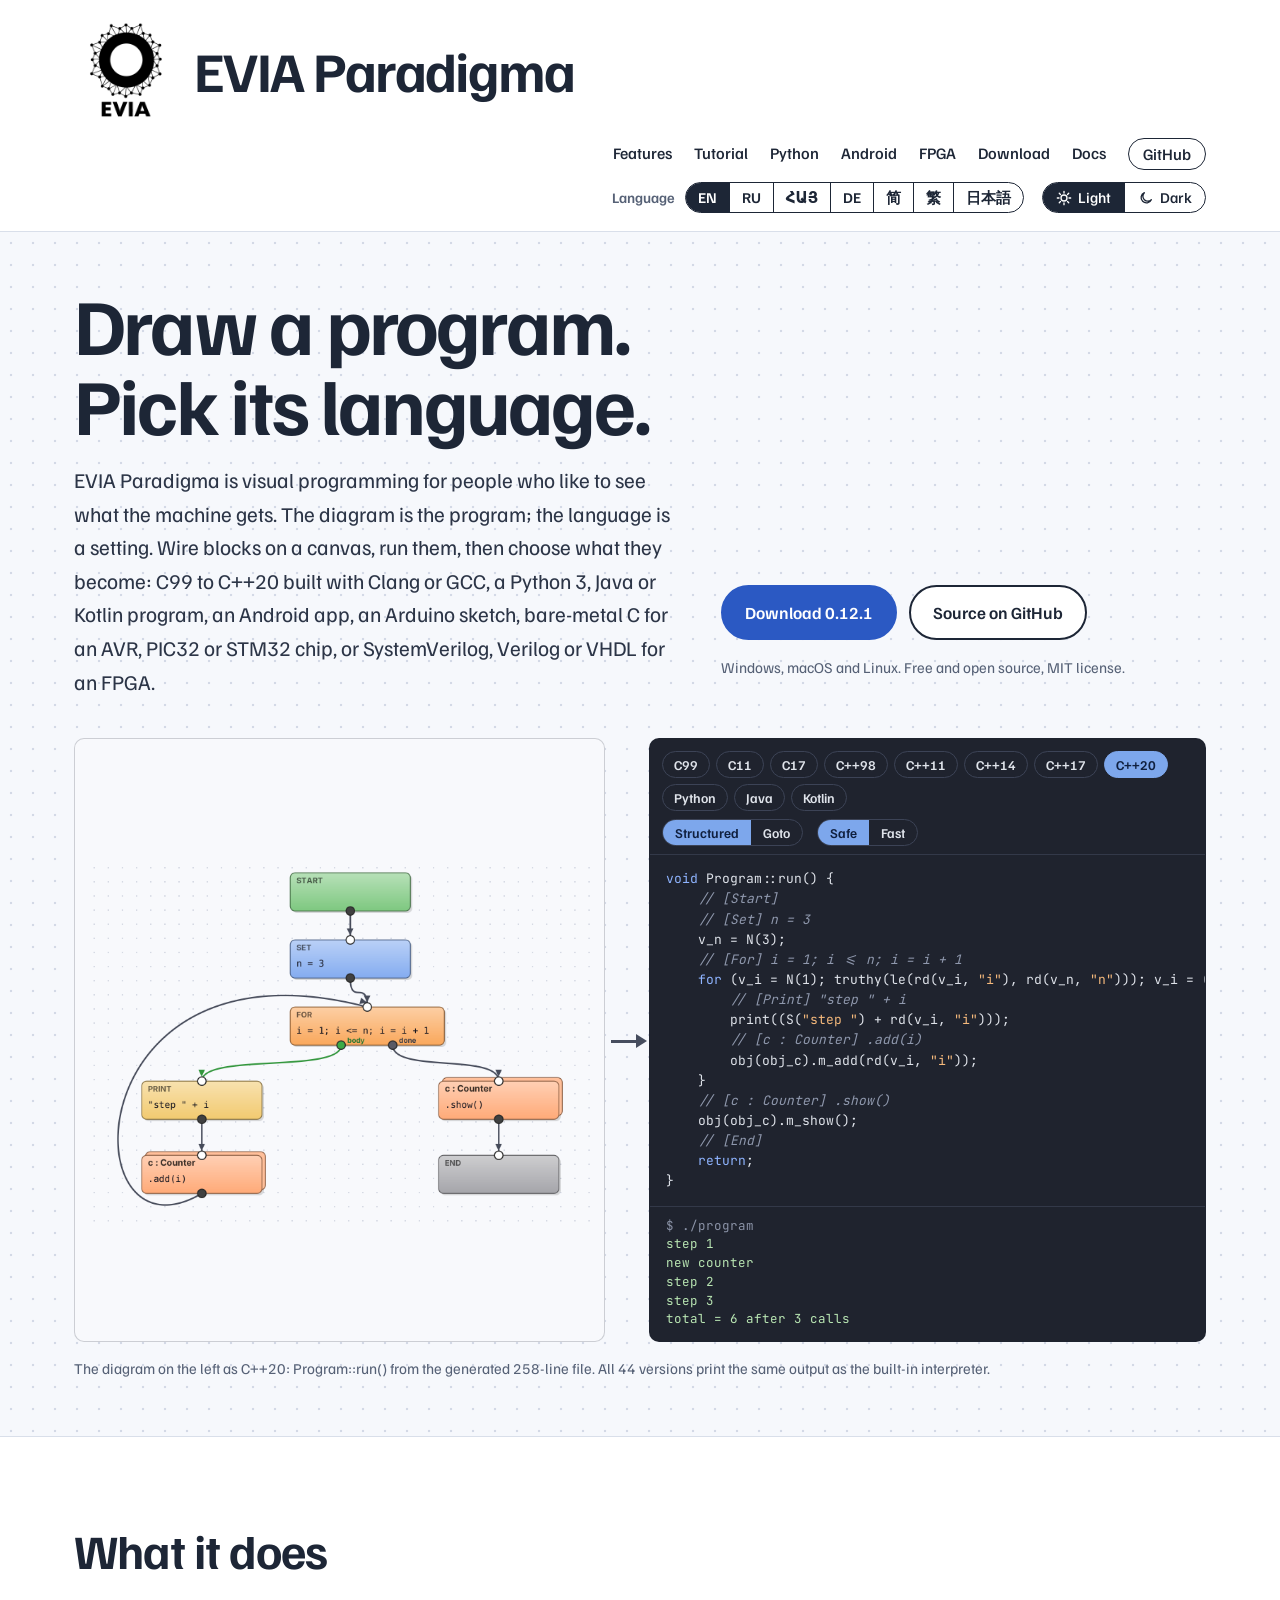
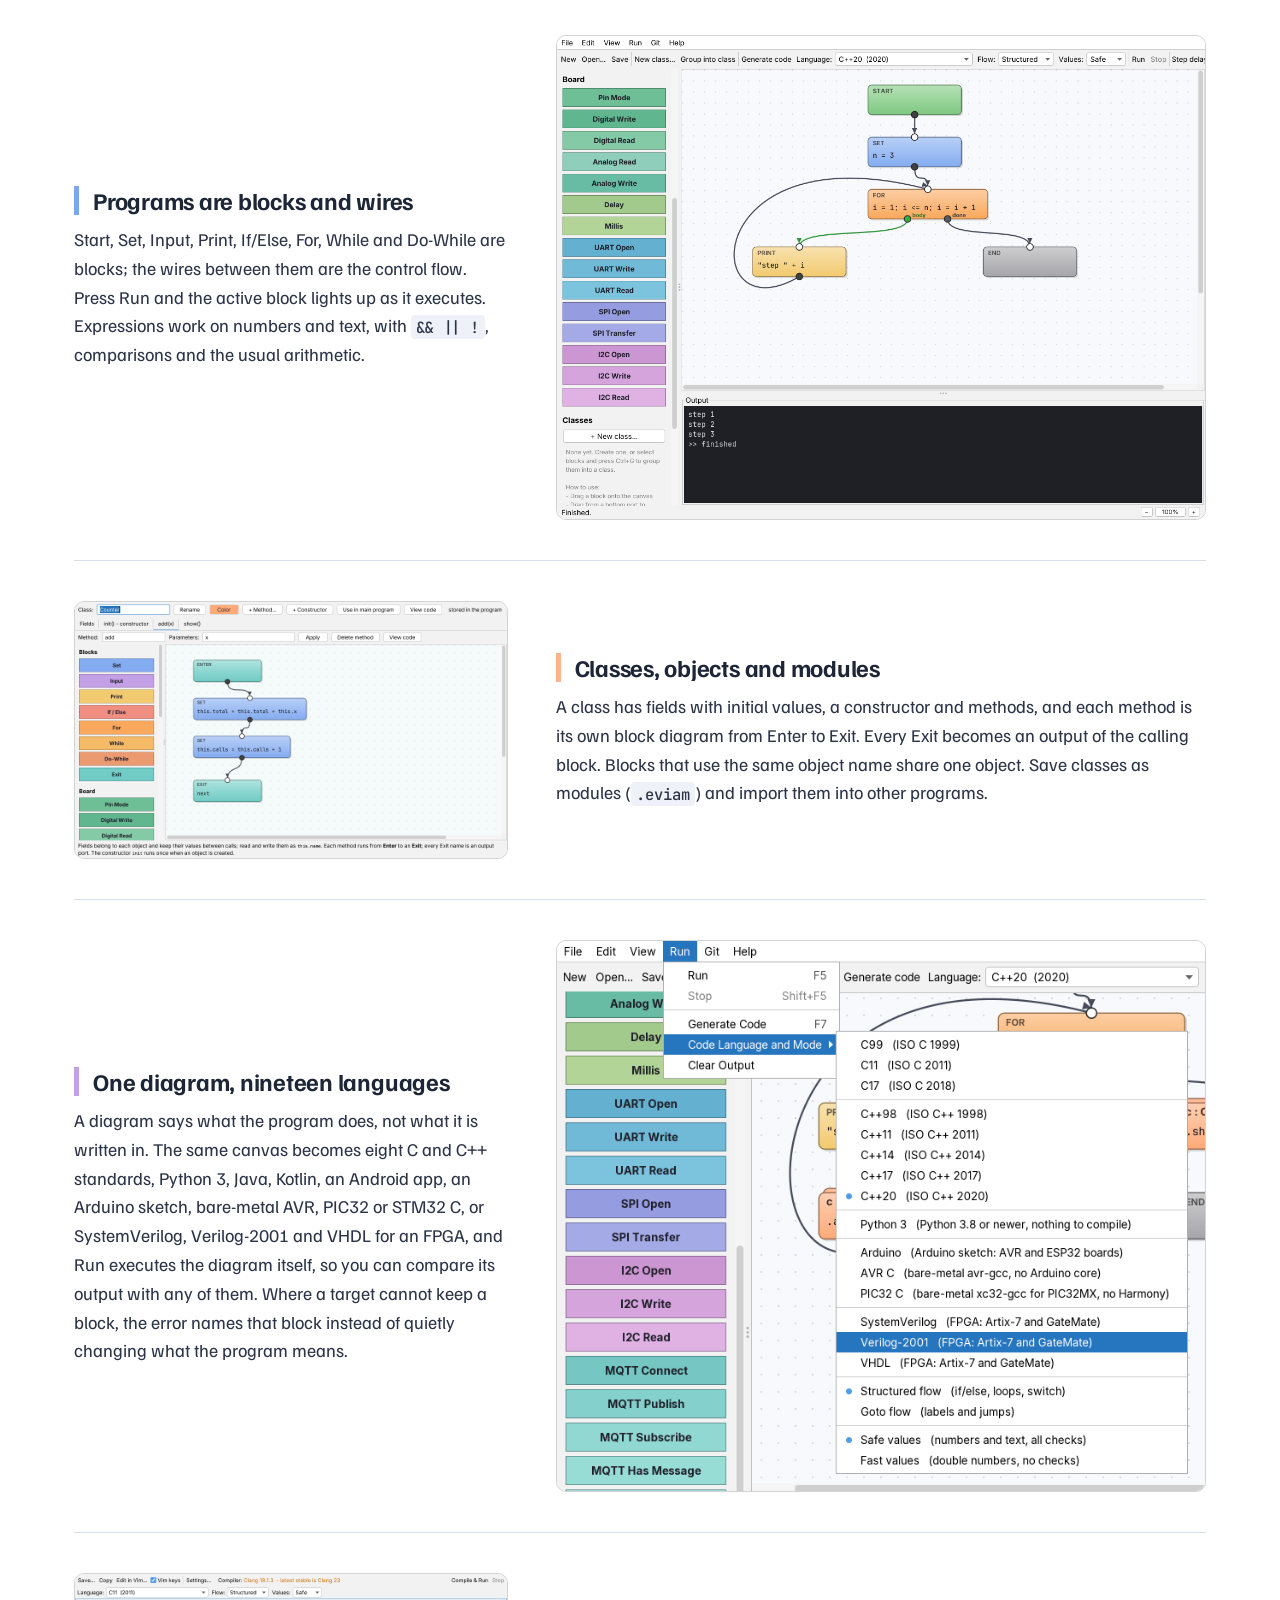
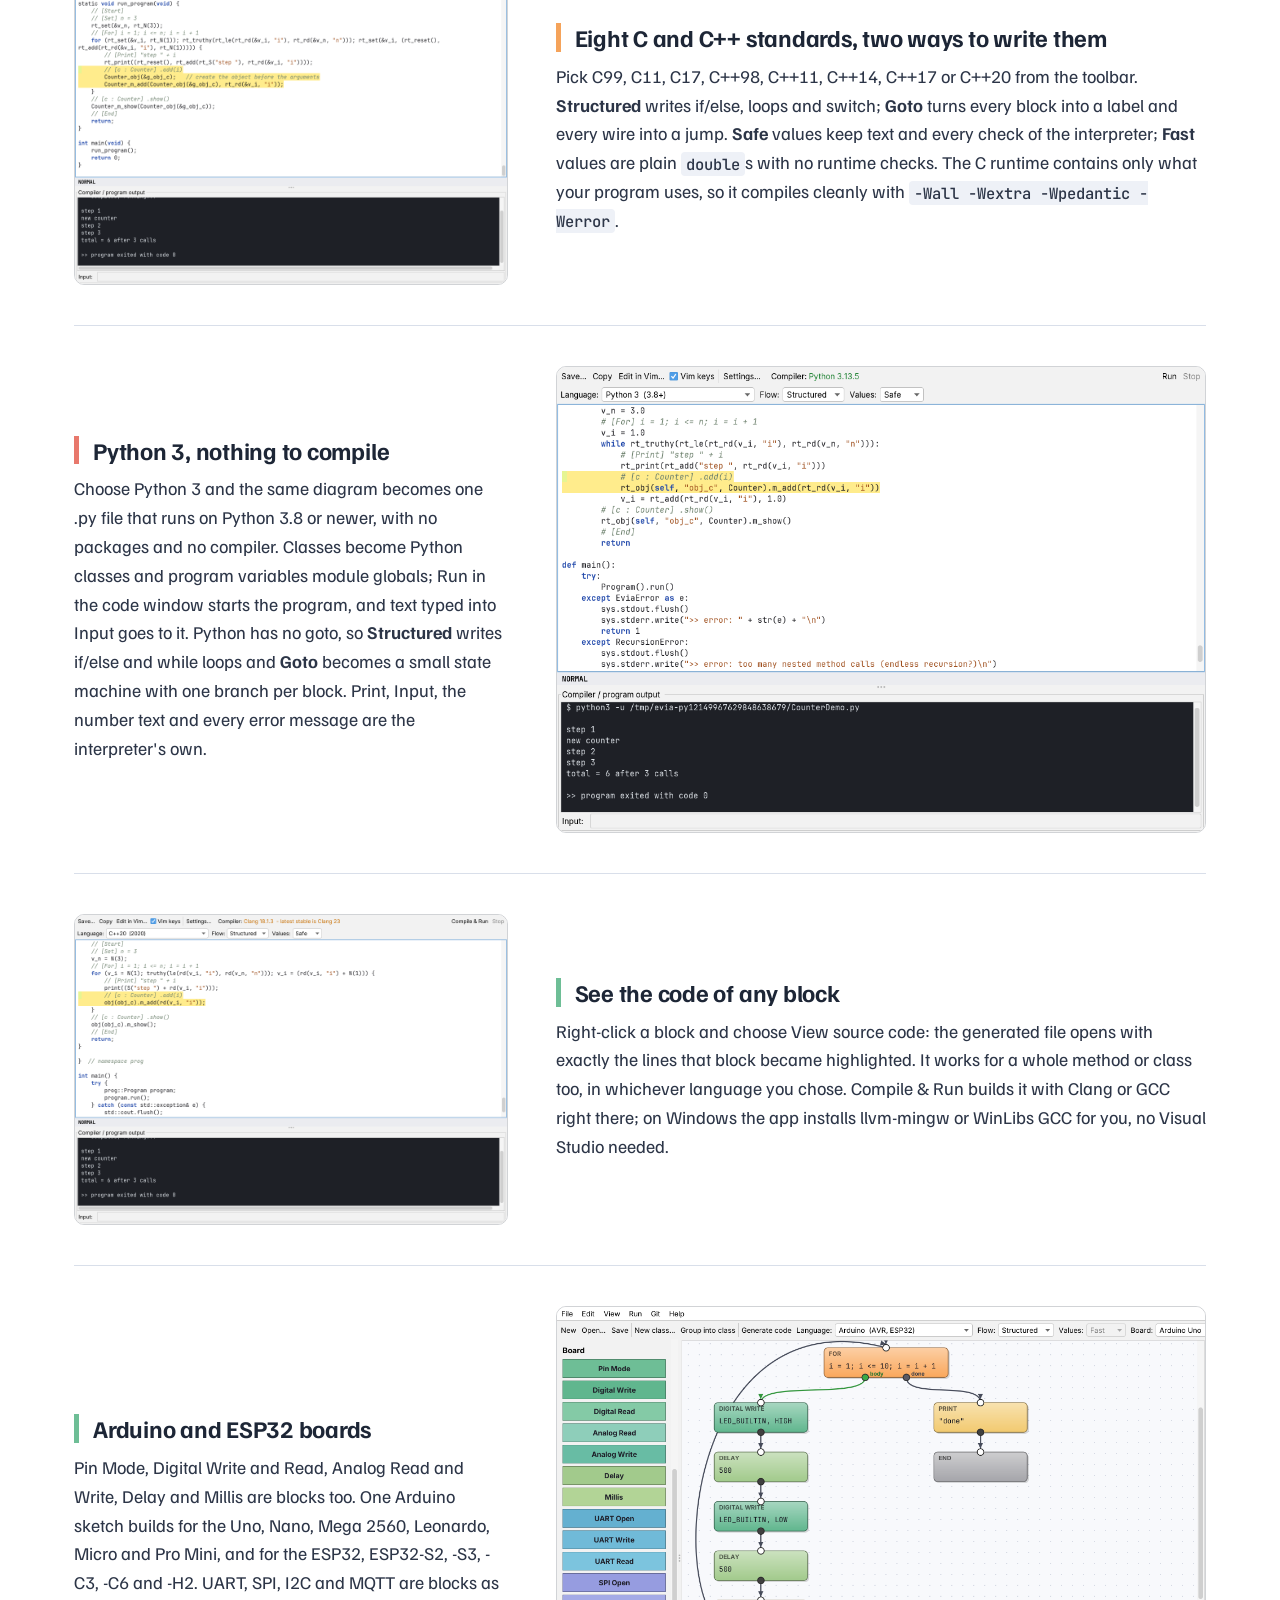
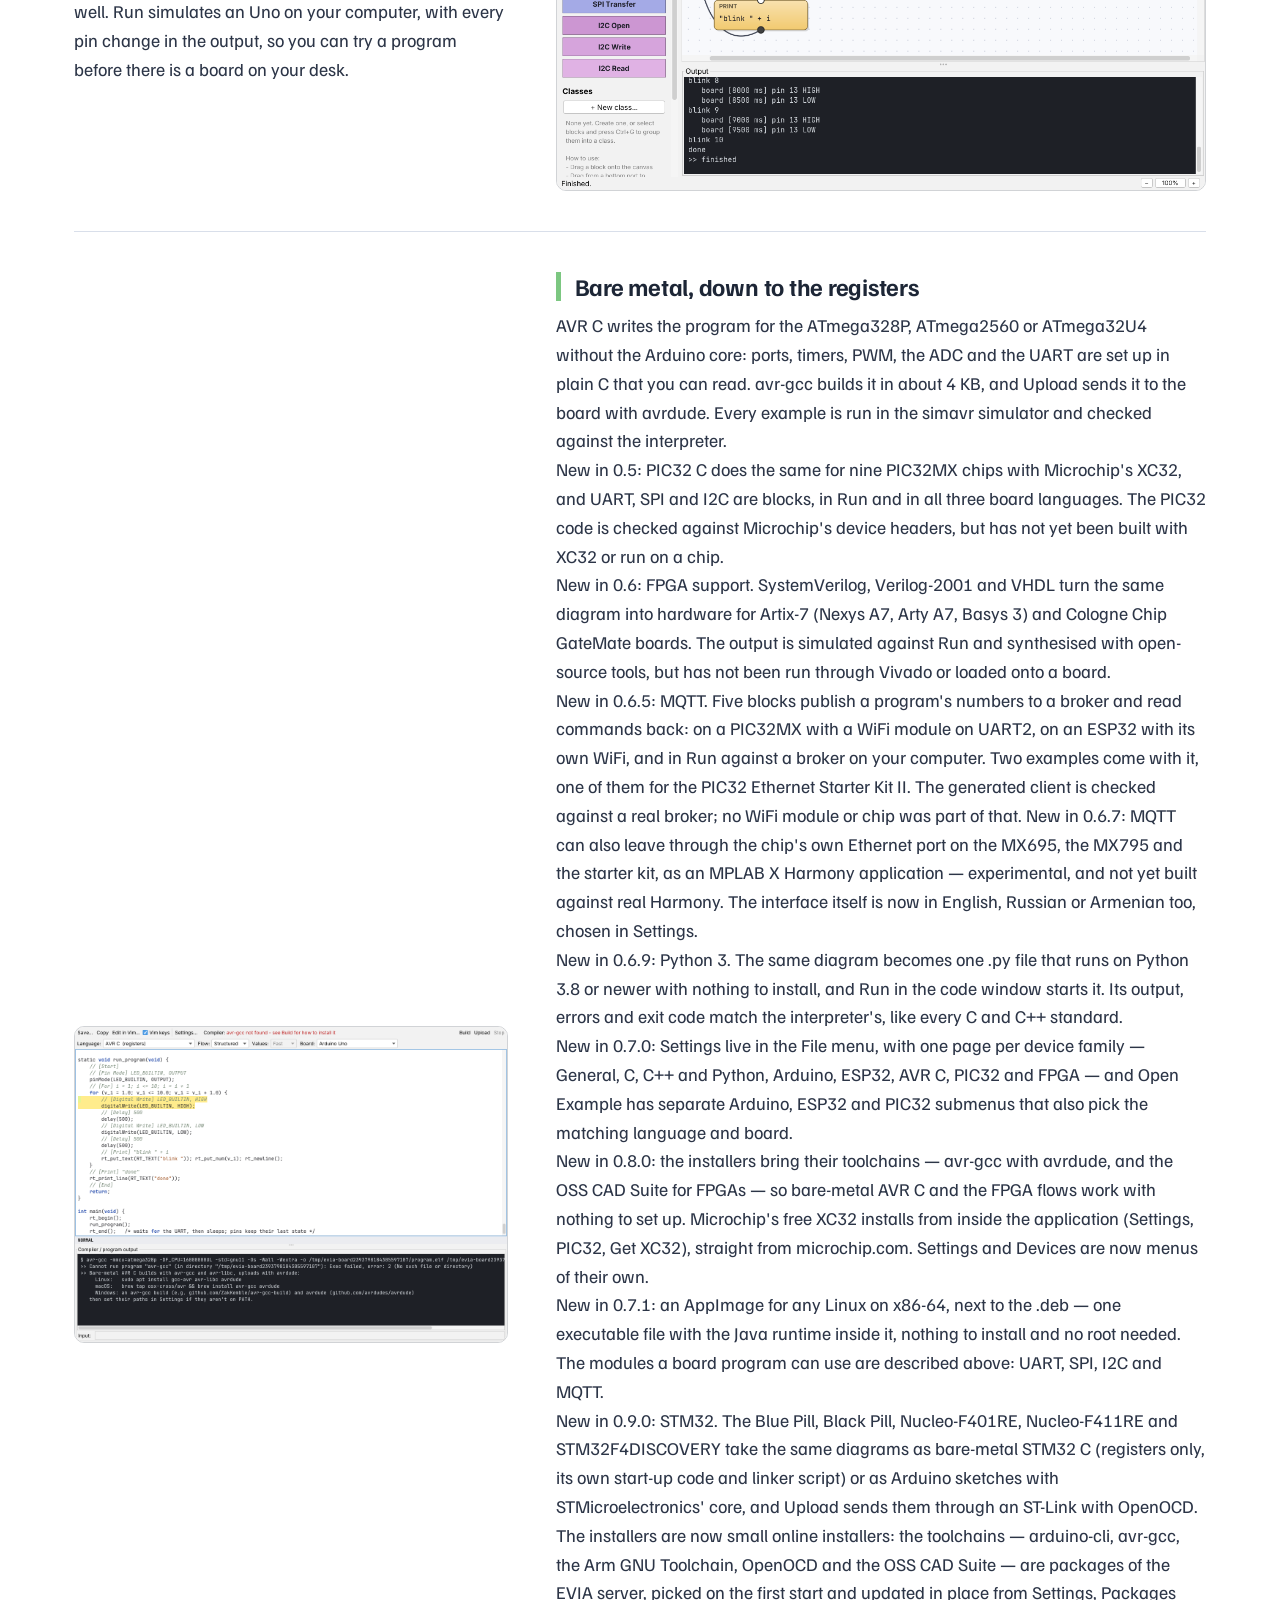
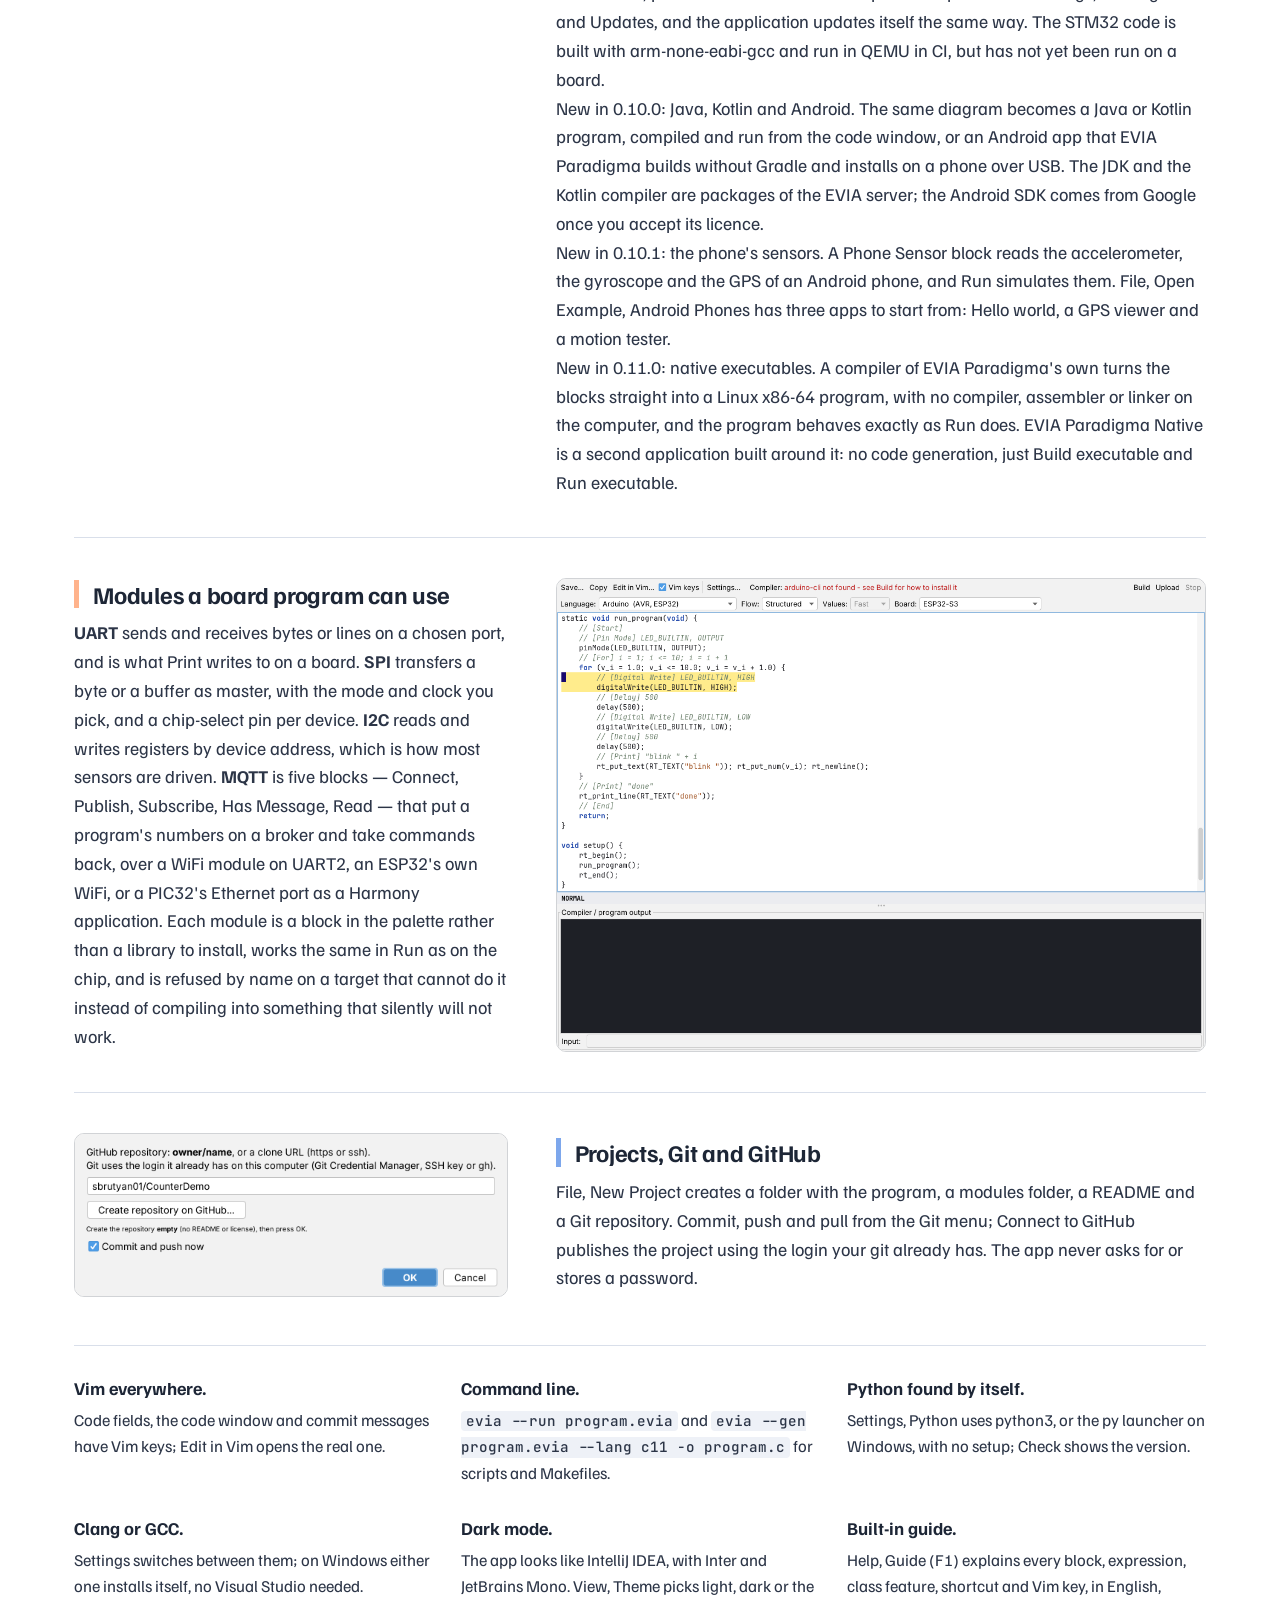
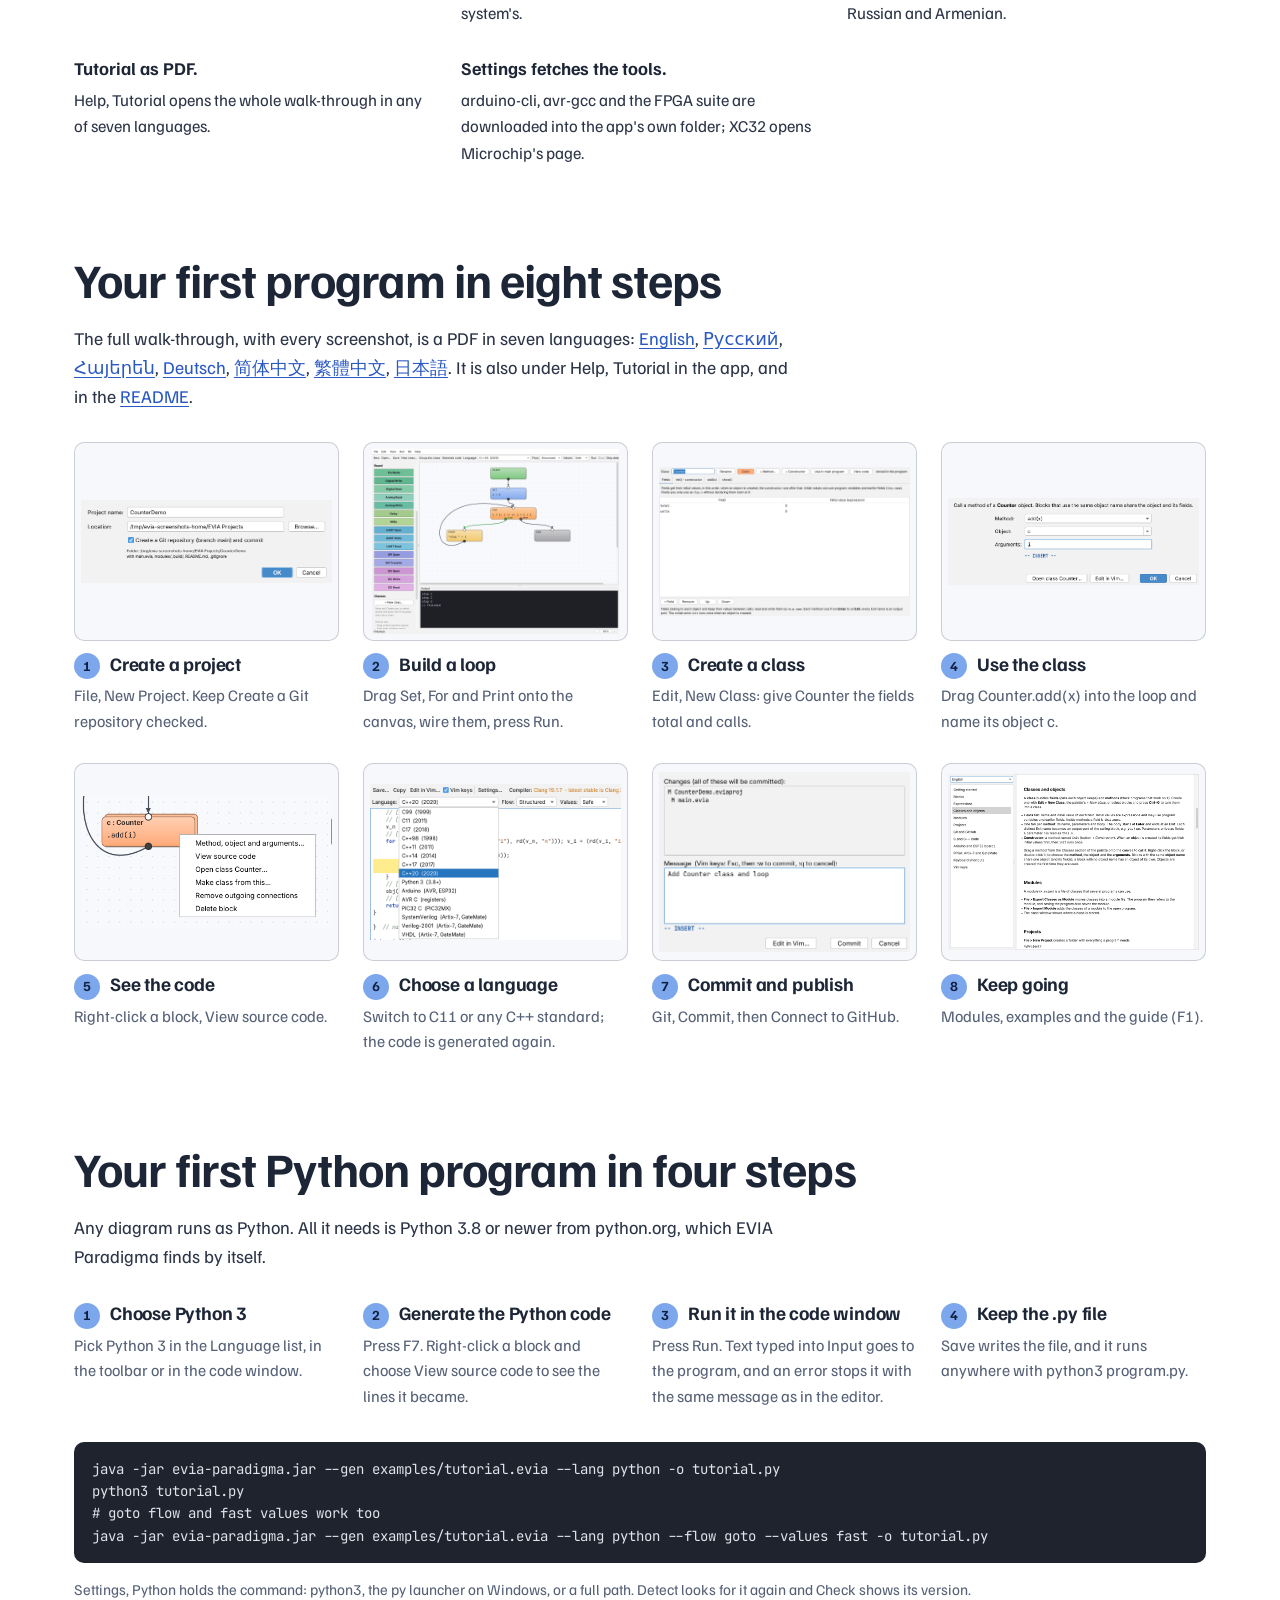
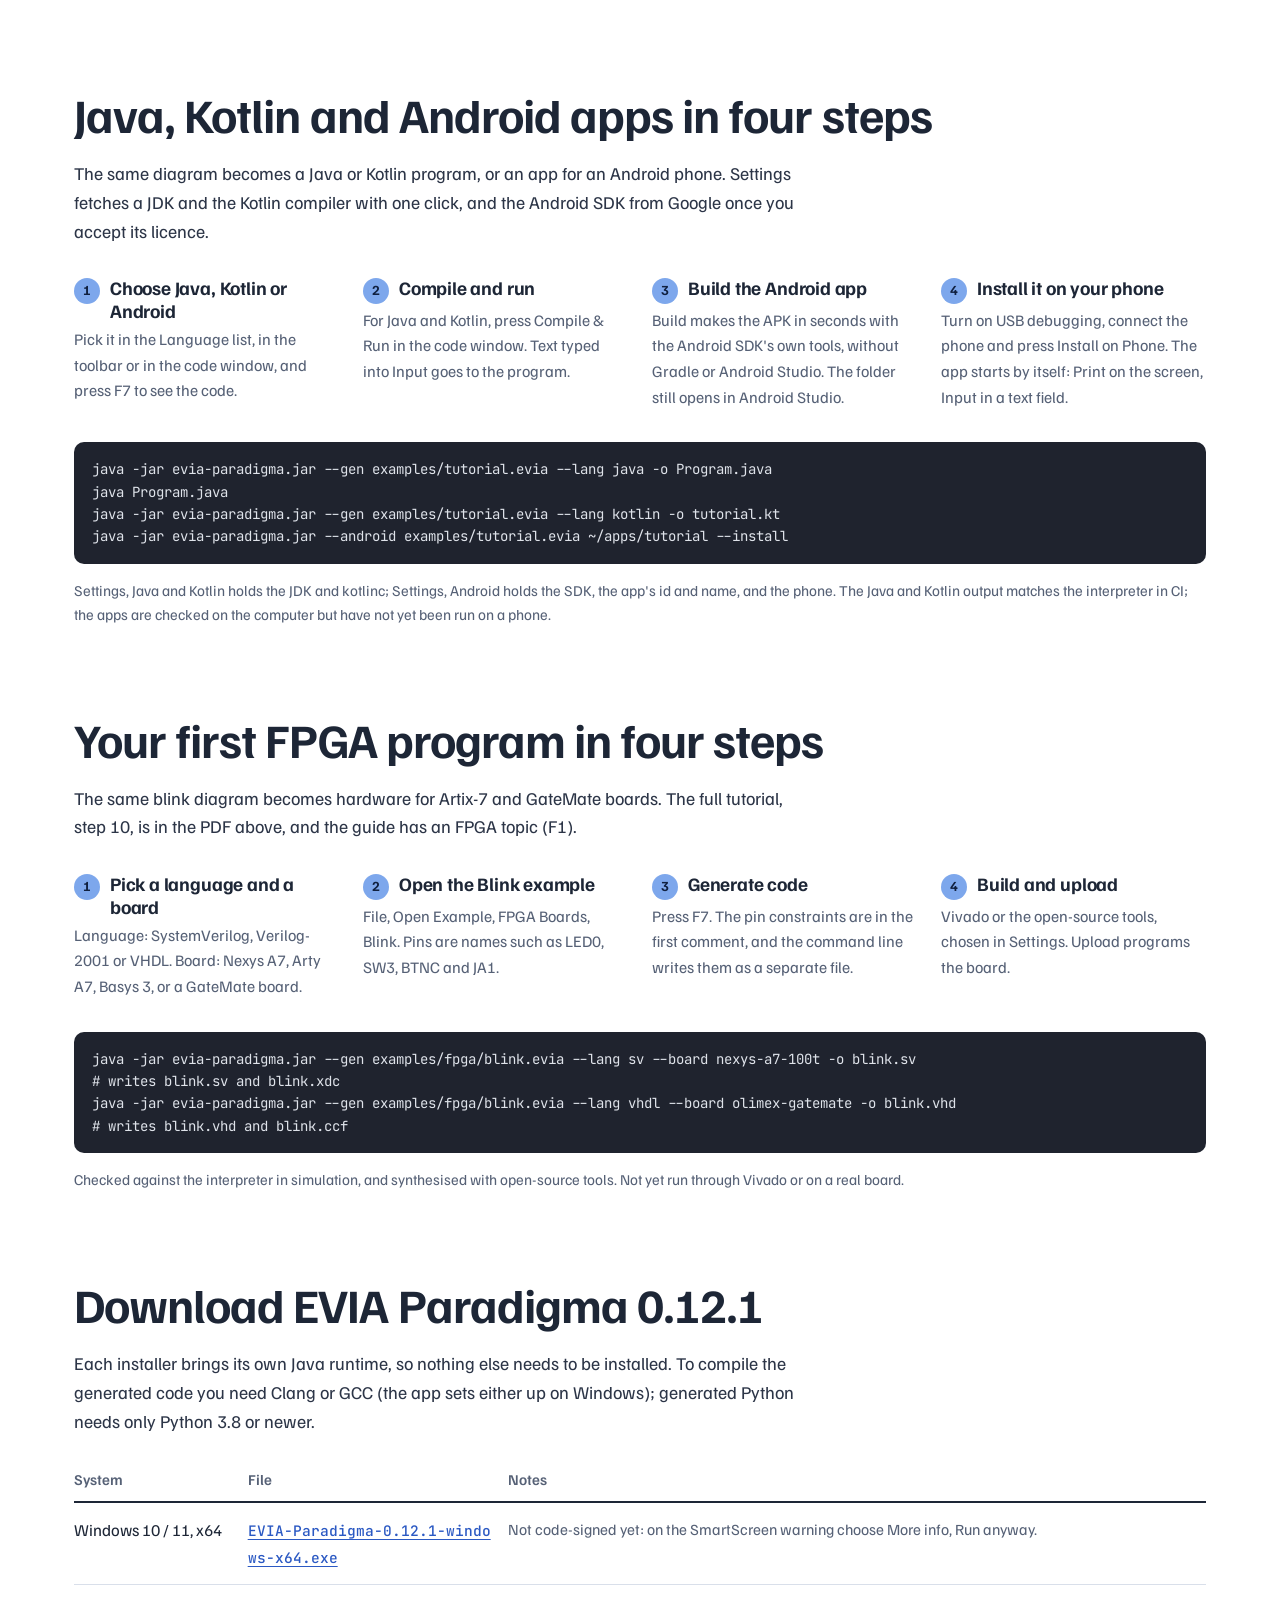
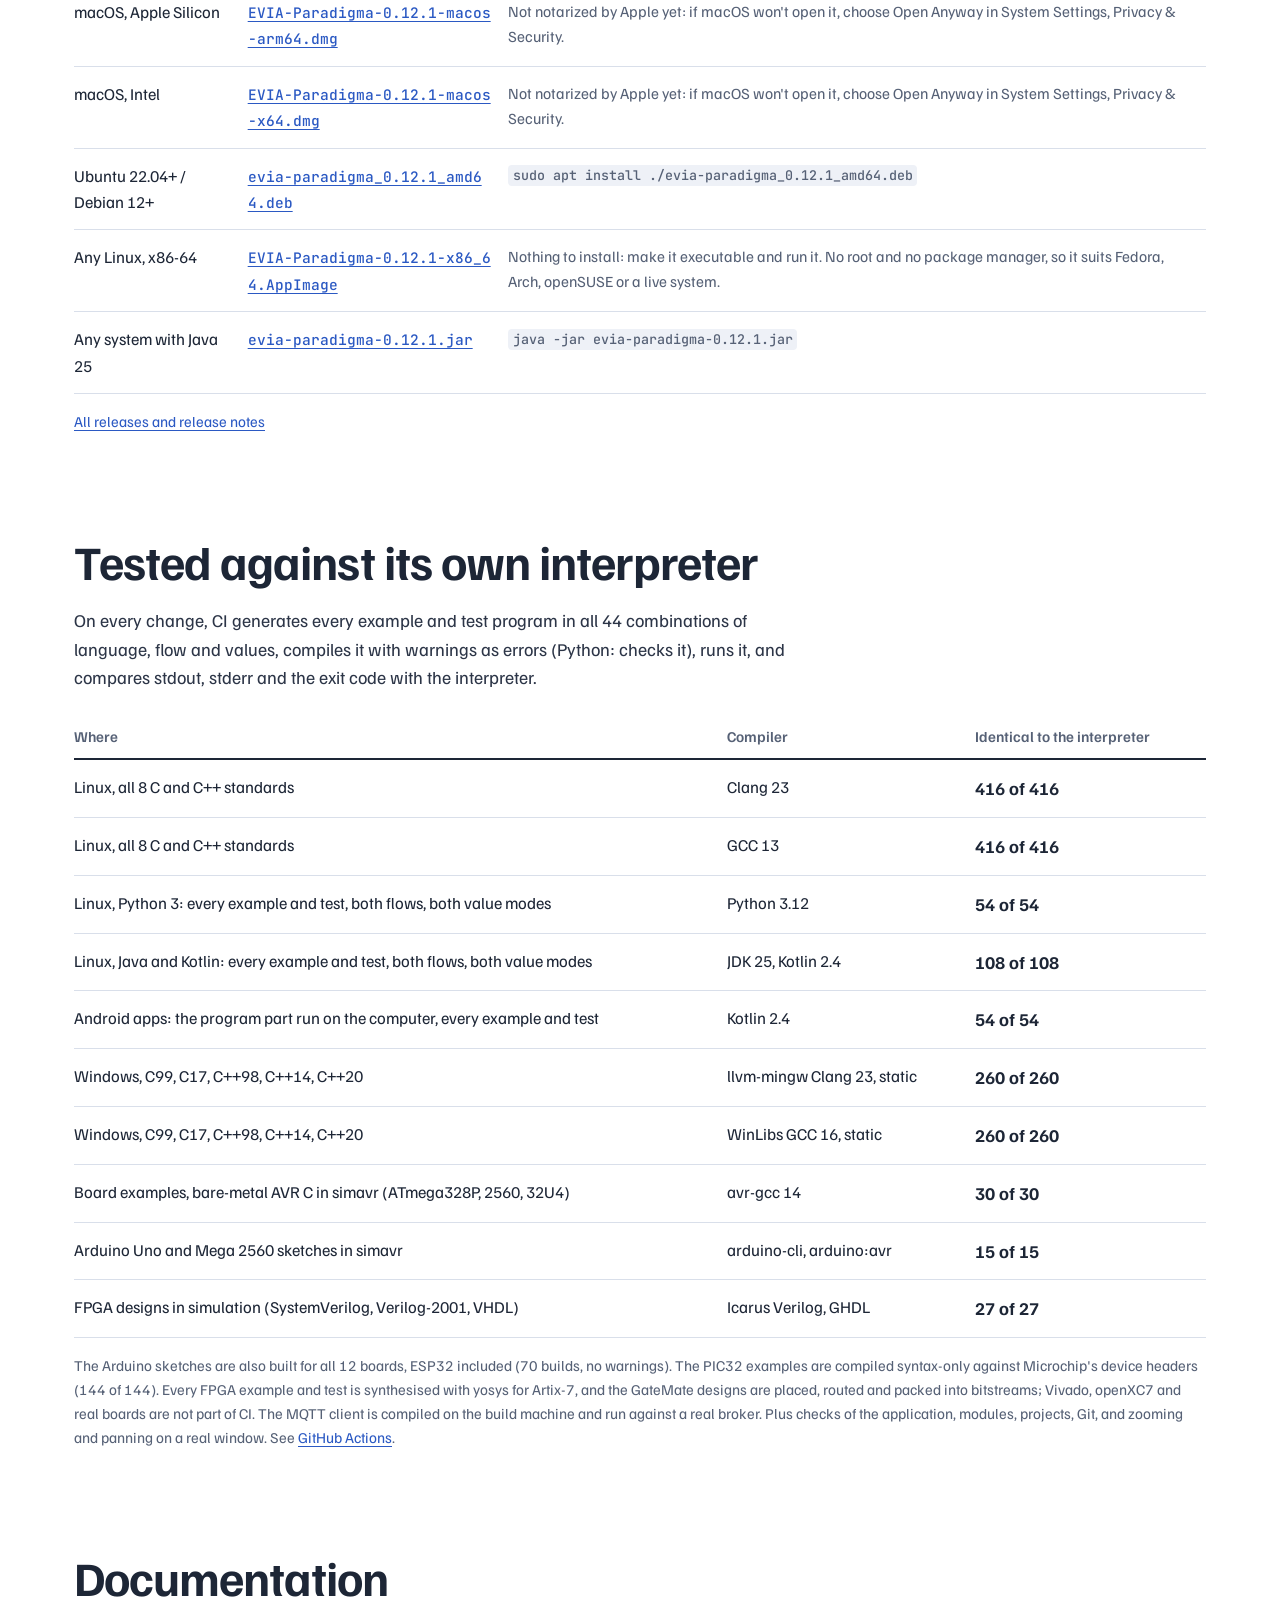
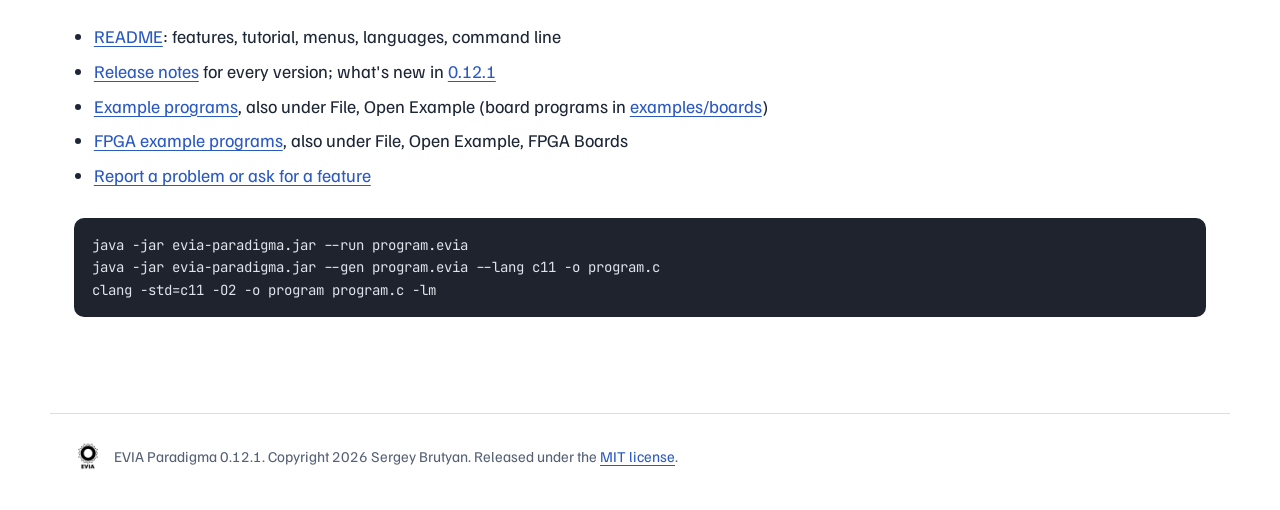
==== commit 1b96df04: "Site for 774cd01" ====
--- a/index.html
+++ b/index.html
@@ -3,8 +3,8 @@
 <head>
 <meta charset="utf-8">
 <meta name="viewport" content="width=device-width, initial-scale=1">
-<title>EVIA Paradigma: visual programming that compiles to C, C++, firmware and HDL</title>
-<meta name="description" content="Wire blocks on a canvas, run them, and turn them into one clean source file in any of fourteen languages: C99 to C++20 built with Clang or GCC, Arduino sketches, bare-metal AVR and PIC32 C, and SystemVerilog, Verilog or VHDL for Artix-7 and GateMate FPGAs. Classes, modules, projects, Git, Vim. Free and open source (MIT).>
+<title>EVIA Paradigma: visual programming that compiles to C, C++, Python, Java, Kotlin, Android, firmware and HDL</title>
+<meta name="description" content="Wire blocks on a canvas, run them, and turn them into one clean source file in any of nineteen languages: C99 to C++20 built with Clang or GCC, Python 3, Java, Kotlin, Android apps, Arduino sketches, bare-metal AVR, PIC32 and STM32 C, and SystemVerilog, Verilog or VHDL for Artix-7 and GateMate FPGAs. Classes, modules, projects, Git, Vim. Free and open source (MIT).">
 <meta property="og:title" content="EVIA Paradigma">
 <meta property="og:description" content="Draw a program as blocks. Pick the language it becomes.">
 <meta property="og:image" content="img/hero-diagram.png">
@@ -22,7 +22,7 @@
 <link rel="alternate" hreflang="zh-CN" href="https://sbrutyan01.github.io/EVIA-Paradigma/zh-CN/">
 <link rel="alternate" hreflang="zh-TW" href="https://sbrutyan01.github.io/EVIA-Paradigma/zh-TW/">
 <link rel="alternate" hreflang="ja" href="https://sbrutyan01.github.io/EVIA-Paradigma/ja/">
-<link rel="stylesheet" href="style.css">
+<link rel="stylesheet" href="style.css?v=c53edfd3fe">
 </head>
 <body>
 
@@ -37,6 +37,8 @@
   <nav aria-label="Main">
     <a href="#features">Features</a>
     <a href="#tutorial">Tutorial</a>
+    <a href="#python">Python</a>
+    <a href="#android">Android</a>
     <a href="#fpga">FPGA</a>
     <a href="#download">Download</a>
     <a href="#docs">Docs</a>
@@ -74,13 +76,13 @@
   <div class="hero-text">
     <h1>Draw a program.<br>Pick its language.</h1>
     <div class="hero-grid">
-      <p class="lede">EVIA Paradigma is visual programming for people who like to see what the machine gets. The diagram is the program; the language is a setting. Wire blocks on a canvas, run them, then choose what they become: C99 to C++20 built with Clang or GCC, an Arduino sketch, bare-metal C for an AVR or PIC32 chip, or SystemVerilog, Verilog or VHDL for an FPGA.</p>
+      <p class="lede">EVIA Paradigma is visual programming for people who like to see what the machine gets. The diagram is the program; the language is a setting. Wire blocks on a canvas, run them, then choose what they become: C99 to C++20 built with Clang or GCC, a Python 3, Java or Kotlin program, an Android app, an Arduino sketch, bare-metal C for an AVR, PIC32 or STM32 chip, or SystemVerilog, Verilog or VHDL for an FPGA.</p>
       <div class="side">
         <p class="actions">
-          <a class="btn primary" href="#download">Download 0.6.7</a>
+          <a class="btn primary" href="#download">Download 0.12.1</a>
           <a class="btn" href="https://github.com/sbrutyan01/EVIA-Paradigma">Source on GitHub</a>
         </p>
-        <p class="fine">Windows and Linux; macOS builds will return later. Free and open source, MIT license.</p>
+        <p class="fine">Windows, macOS and Linux. Free and open source, MIT license.</p>
       </div>
     </div>
   </div>
@@ -102,6 +104,9 @@
           <button role="tab" data-lang="c++14">C++14</button>
           <button role="tab" data-lang="c++17">C++17</button>
           <button role="tab" data-lang="c++20" aria-selected="true">C++20</button>
+          <button role="tab" data-lang="python">Python</button>
+          <button role="tab" data-lang="java">Java</button>
+          <button role="tab" data-lang="kotlin">Kotlin</button>
         </div>
         <div class="modes">
           <span class="mode" role="radiogroup" aria-label="Flow">
@@ -120,7 +125,7 @@
       </div>
     </div>
     <figcaption id="bench-caption"><span id="sample-note" data-note="The diagram on the left as {lang}: {fn} from the generated {lines}-line file.">The diagram on the left, as the generator writes it.</span>
-      All 32 versions print the same output as the built-in interpreter.</figcaption>
+      All 44 versions print the same output as the built-in interpreter.</figcaption>
   </figure>
 </section>
 
@@ -150,13 +155,13 @@
 
   <article class="feature">
     <div class="feature-text">
-      <h3>One diagram, fourteen languages</h3>
+      <h3>One diagram, nineteen languages</h3>
       <p>A diagram says what the program does, not what it is written in. The same canvas becomes eight C and C++
-        standards, an Arduino sketch, bare-metal AVR or PIC32 C, or SystemVerilog, Verilog-2001 and VHDL for an
+        standards, Python 3, Java, Kotlin, an Android app, an Arduino sketch, bare-metal AVR, PIC32 or STM32 C, or SystemVerilog, Verilog-2001 and VHDL for an
         FPGA, and Run executes the diagram itself, so you can compare its output with any of them. Where a target
         cannot keep a block, the error names that block instead of quietly changing what the program means.</p>
     </div>
-    <img src="img/24-menu-code-language.png" loading="lazy" width="1536" height="1220" alt="The Code Language and Mode menu, open: C99 to C++20, Arduino, AVR C, PIC32 C, SystemVerilog, Verilog-2001 and VHDL, with the flow and values below them.">
+    <img src="img/24-menu-code-language.png" loading="lazy" width="1516" height="1286" alt="The Code Language and Mode menu, open: C99 to C++20, Python 3, Arduino, AVR C, PIC32 C, SystemVerilog, Verilog-2001 and VHDL, with the flow and values below them.">
   </article>
 
   <article class="feature flip">
@@ -173,6 +178,18 @@
 
   <article class="feature">
     <div class="feature-text">
+      <h3>Python 3, nothing to compile</h3>
+      <p>Choose Python 3 and the same diagram becomes one .py file that runs on Python 3.8 or newer, with no packages
+        and no compiler. Classes become Python classes and program variables module globals; Run in the code window
+        starts the program, and text typed into Input goes to it. Python has no goto, so <b>Structured</b> writes
+        if/else and while loops and <b>Goto</b> becomes a small state machine with one branch per block. Print, Input,
+        the number text and every error message are the interpreter's own.</p>
+    </div>
+    <img src="img/35-python-run.png" loading="lazy" width="2120" height="1520" alt="The tutorial program as Python 3 in the code window, run with Python 3.13; the lines of the c.add(i) block are highlighted.">
+  </article>
+
+  <article class="feature flip">
+    <div class="feature-text">
       <h3>See the code of any block</h3>
       <p>Right-click a block and choose View source code: the generated file opens with exactly the lines that
         block became highlighted. It works for a whole method or class too, in whichever language you chose.
@@ -182,7 +199,7 @@
     <img src="img/11-compile-run.png" loading="lazy" width="2120" height="1520" alt="Generated C++ with the lines of the c.add(i) block highlighted, compiled with Clang and run.">
   </article>
 
-  <article class="feature flip">
+  <article class="feature">
     <div class="feature-text">
       <h3>Arduino and ESP32 boards</h3>
       <p>Pin Mode, Digital Write and Read, Analog Read and Write, Delay and Millis are blocks too. One Arduino sketch builds for the Uno, Nano, Mega 2560, Leonardo, Micro and Pro Mini, and for the ESP32, ESP32-S2, -S3, -C3, -C6 and -H2. UART, SPI, I2C and MQTT are blocks as well. Run simulates an Uno on your computer, with every pin change in the output, so you can try a program before there is a board on your desk.</p>
@@ -190,7 +207,7 @@
     <img src="img/27-board-simulated.png" loading="lazy" width="2360" height="1760" alt="The blink example with the Board blocks in the palette; the output shows the simulated pin 13 switching every 500 ms.">
   </article>
 
-  <article class="feature">
+  <article class="feature flip">
     <div class="feature-text">
       <h3>Bare metal, down to the registers</h3>
       <p>AVR C writes the program for the ATmega328P, ATmega2560 or ATmega32U4 without the Arduino core:
@@ -202,19 +219,27 @@
         headers, but has not yet been built with XC32 or run on a chip.</p>
       <p>New in 0.6: FPGA support. SystemVerilog, Verilog-2001 and VHDL turn the same diagram into hardware for Artix-7 (Nexys A7, Arty A7, Basys 3) and Cologne Chip GateMate boards. The output is simulated against Run and synthesised with open-source tools, but has not been run through Vivado or loaded onto a board.</p>
       <p>New in 0.6.5: MQTT. Five blocks publish a program's numbers to a broker and read commands back: on a PIC32MX with a WiFi module on UART2, on an ESP32 with its own WiFi, and in Run against a broker on your computer. Two examples come with it, one of them for the PIC32 Ethernet Starter Kit II. The generated client is checked against a real broker; no WiFi module or chip was part of that. New in 0.6.7: MQTT can also leave through the chip's own Ethernet port on the MX695, the MX795 and the starter kit, as an MPLAB X Harmony application — experimental, and not yet built against real Harmony. The interface itself is now in English, Russian or Armenian too, chosen in Settings.</p>
+      <p>New in 0.6.9: Python 3. The same diagram becomes one .py file that runs on Python 3.8 or newer with nothing to install, and Run in the code window starts it. Its output, errors and exit code match the interpreter's, like every C and C++ standard.</p>
+      <p>New in 0.7.0: Settings live in the File menu, with one page per device family — General, C, C++ and Python, Arduino, ESP32, AVR C, PIC32 and FPGA — and Open Example has separate Arduino, ESP32 and PIC32 submenus that also pick the matching language and board.</p>
+      <p>New in 0.8.0: the installers bring their toolchains — avr-gcc with avrdude, and the OSS CAD Suite for FPGAs — so bare-metal AVR C and the FPGA flows work with nothing to set up. Microchip's free XC32 installs from inside the application (Settings, PIC32, Get XC32), straight from microchip.com. Settings and Devices are now menus of their own.</p>
+      <p>New in 0.7.1: an AppImage for any Linux on x86-64, next to the .deb — one executable file with the Java runtime inside it, nothing to install and no root needed. The modules a board program can use are described above: UART, SPI, I2C and MQTT.</p>
+      <p>New in 0.9.0: STM32. The Blue Pill, Black Pill, Nucleo-F401RE, Nucleo-F411RE and STM32F4DISCOVERY take the same diagrams as bare-metal STM32 C (registers only, its own start-up code and linker script) or as Arduino sketches with STMicroelectronics' core, and Upload sends them through an ST-Link with OpenOCD. The installers are now small online installers: the toolchains — arduino-cli, avr-gcc, the Arm GNU Toolchain, OpenOCD and the OSS CAD Suite — are packages of the EVIA server, picked on the first start and updated in place from Settings, Packages and Updates, and the application updates itself the same way. The STM32 code is built with arm-none-eabi-gcc and run in QEMU in CI, but has not yet been run on a board.</p>
+      <p>New in 0.10.0: Java, Kotlin and Android. The same diagram becomes a Java or Kotlin program, compiled and run from the code window, or an Android app that EVIA Paradigma builds without Gradle and installs on a phone over USB. The JDK and the Kotlin compiler are packages of the EVIA server; the Android SDK comes from Google once you accept its licence.</p>
+      <p>New in 0.10.1: the phone's sensors. A Phone Sensor block reads the accelerometer, the gyroscope and the GPS of an Android phone, and Run simulates them. File, Open Example, Android Phones has three apps to start from: Hello world, a GPS viewer and a motion tester.</p>
+      <p>New in 0.11.0: native executables. A compiler of EVIA Paradigma's own turns the blocks straight into a Linux x86-64 program, with no compiler, assembler or linker on the computer, and the program behaves exactly as Run does. EVIA Paradigma Native is a second application built around it: no code generation, just Build executable and Run executable.</p>
     </div>
     <img src="img/29-avr-build.png" loading="lazy" width="2360" height="1720" alt="The blink program as bare-metal AVR C, built with avr-gcc 14 for the Arduino Uno: 4032 bytes of code.">
   </article>
 
+  <article class="feature">
+    <div class="feature-text">
+      <h3>Modules a board program can use</h3>
+      <p><b>UART</b> sends and receives bytes or lines on a chosen port, and is what Print writes to on a board. <b>SPI</b> transfers a byte or a buffer as master, with the mode and clock you pick, and a chip-select pin per device. <b>I2C</b> reads and writes registers by device address, which is how most sensors are driven. <b>MQTT</b> is five blocks — Connect, Publish, Subscribe, Has Message, Read — that put a program's numbers on a broker and take commands back, over a WiFi module on UART2, an ESP32's own WiFi, or a PIC32's Ethernet port as a Harmony application. Each module is a block in the palette rather than a library to install, works the same in Run as on the chip, and is refused by name on a target that cannot do it instead of compiling into something that silently will not work.</p>
+    </div>
+    <img src="img/28-arduino-sketch.png" loading="lazy" width="2360" height="1720" alt="A board program as an Arduino sketch, with its UART output beside it.">
+  </article>
+
   <article class="feature flip">
-    <div class="feature-text">
-      <h3>Zoom and move the canvas with the mouse</h3>
-      <p>Turn the wheel over a diagram to zoom between 25% and 300%, toward the pointer. Blocks, text and wires stay sharp, and you can keep editing at any size. Ctrl+0 returns to 100%, Ctrl+9 fits the whole diagram. New in 0.6.1: hold the middle mouse button and drag to move the canvas, from empty space or from a block.</p>
-    </div>
-    <img src="img/25-zoom-in.png" loading="lazy" width="2360" height="1760" alt="The diagram zoomed in to 161 percent.">
-  </article>
-
-  <article class="feature">
     <div class="feature-text">
       <h3>Projects, Git and GitHub</h3>
       <p>File, New Project creates a folder with the program, a modules folder, a README and a Git repository.
@@ -227,6 +252,7 @@
   <ul class="extras">
     <li><b>Vim everywhere.</b> Code fields, the code window and commit messages have Vim keys; Edit in Vim opens the real one.</li>
     <li><b>Command line.</b> <code>evia --run program.evia</code> and <code>evia --gen program.evia --lang c11 -o program.c</code> for scripts and Makefiles.</li>
+    <li><b>Python found by itself.</b> Settings, Python uses python3, or the py launcher on Windows, with no setup; Check shows the version.</li>
     <li><b>Clang or GCC.</b> Settings switches between them; on Windows either one installs itself, no Visual Studio needed.</li>
     <li><b>Dark mode.</b> The app looks like IntelliJ IDEA, with Inter and JetBrains Mono. View, Theme picks light, dark or the system's.</li>
     <li><b>Built-in guide.</b> Help, Guide (F1) explains every block, expression, class feature, shortcut and Vim key, in English, Russian and Armenian.</li>
@@ -251,6 +277,38 @@
   </ol>
 </section>
 
+<section class="tutorial" id="python" aria-labelledby="python-h">
+  <h2 id="python-h">Your first Python program in four steps</h2>
+  <p class="section-lede">Any diagram runs as Python. All it needs is Python 3.8 or newer from python.org, which EVIA Paradigma finds by itself.</p>
+  <ol class="steps">
+    <li><h3>Choose Python 3</h3><p>Pick Python 3 in the Language list, in the toolbar or in the code window.</p></li>
+    <li><h3>Generate the Python code</h3><p>Press F7. Right-click a block and choose View source code to see the lines it became.</p></li>
+    <li><h3>Run it in the code window</h3><p>Press Run. Text typed into Input goes to the program, and an error stops it with the same message as in the editor.</p></li>
+    <li><h3>Keep the .py file</h3><p>Save writes the file, and it runs anywhere with python3 program.py.</p></li>
+  </ol>
+  <pre class="cli"><code>java -jar evia-paradigma.jar --gen examples/tutorial.evia --lang python -o tutorial.py
+python3 tutorial.py
+# goto flow and fast values work too
+java -jar evia-paradigma.jar --gen examples/tutorial.evia --lang python --flow goto --values fast -o tutorial.py</code></pre>
+  <p class="fine">Settings, Python holds the command: python3, the py launcher on Windows, or a full path. Detect looks for it again and Check shows its version.</p>
+</section>
+
+<section class="tutorial" id="android" aria-labelledby="android-h">
+  <h2 id="android-h">Java, Kotlin and Android apps in four steps</h2>
+  <p class="section-lede">The same diagram becomes a Java or Kotlin program, or an app for an Android phone. Settings fetches a JDK and the Kotlin compiler with one click, and the Android SDK from Google once you accept its licence.</p>
+  <ol class="steps">
+    <li><h3>Choose Java, Kotlin or Android</h3><p>Pick it in the Language list, in the toolbar or in the code window, and press F7 to see the code.</p></li>
+    <li><h3>Compile and run</h3><p>For Java and Kotlin, press Compile &amp; Run in the code window. Text typed into Input goes to the program.</p></li>
+    <li><h3>Build the Android app</h3><p>Build makes the APK in seconds with the Android SDK's own tools, without Gradle or Android Studio. The folder still opens in Android Studio.</p></li>
+    <li><h3>Install it on your phone</h3><p>Turn on USB debugging, connect the phone and press Install on Phone. The app starts by itself: Print on the screen, Input in a text field.</p></li>
+  </ol>
+  <pre class="cli"><code>java -jar evia-paradigma.jar --gen examples/tutorial.evia --lang java -o Program.java
+java Program.java
+java -jar evia-paradigma.jar --gen examples/tutorial.evia --lang kotlin -o tutorial.kt
+java -jar evia-paradigma.jar --android examples/tutorial.evia ~/apps/tutorial --install</code></pre>
+  <p class="fine">Settings, Java and Kotlin holds the JDK and kotlinc; Settings, Android holds the SDK, the app's id and name, and the phone. The Java and Kotlin output matches the interpreter in CI; the apps are checked on the computer but have not yet been run on a phone.</p>
+</section>
+
 <section class="tutorial" id="fpga" aria-labelledby="fpga-h">
   <h2 id="fpga-h">Your first FPGA program in four steps</h2>
   <p class="section-lede">The same blink diagram becomes hardware for Artix-7 and GateMate boards. The full tutorial, step 10, is in the PDF above, and the guide has an FPGA topic (F1).</p>
@@ -268,21 +326,30 @@
 </section>
 
 <section class="download" id="download" aria-labelledby="download-h">
-  <h2 id="download-h">Download EVIA Paradigma 0.6.7</h2>
+  <h2 id="download-h">Download EVIA Paradigma 0.12.1</h2>
   <p class="section-lede">Each installer brings its own Java runtime, so nothing else needs to be installed.
-    To compile the generated code you need Clang or GCC (the app sets either up on Windows).</p>
+    To compile the generated code you need Clang or GCC (the app sets either up on Windows); generated Python needs only Python 3.8 or newer.</p>
   <table class="dl">
     <thead><tr><th scope="col">System</th><th scope="col">File</th><th scope="col">Notes</th></tr></thead>
     <tbody>
       <tr><td>Windows 10 / 11, x64</td>
-        <td><a href="https://github.com/sbrutyan01/EVIA-Paradigma/releases/download/v0.6.7/EVIA-Paradigma-0.6.7-windows-x64.exe">EVIA-Paradigma-0.6.7-windows-x64.exe</a></td>
+        <td><a href="https://github.com/sbrutyan01/EVIA-Paradigma/releases/download/v0.12.1/EVIA-Paradigma-0.12.1-windows-x64.exe">EVIA-Paradigma-0.12.1-windows-x64.exe</a></td>
         <td>Not code-signed yet: on the SmartScreen warning choose More info, Run anyway.</td></tr>
+      <tr><td>macOS, Apple Silicon</td>
+        <td><a href="https://github.com/sbrutyan01/EVIA-Paradigma/releases/download/v0.12.1/EVIA-Paradigma-0.12.1-macos-arm64.dmg">EVIA-Paradigma-0.12.1-macos-arm64.dmg</a></td>
+        <td>Not notarized by Apple yet: if macOS won't open it, choose Open Anyway in System Settings, Privacy &amp; Security.</td></tr>
+      <tr><td>macOS, Intel</td>
+        <td><a href="https://github.com/sbrutyan01/EVIA-Paradigma/releases/download/v0.12.1/EVIA-Paradigma-0.12.1-macos-x64.dmg">EVIA-Paradigma-0.12.1-macos-x64.dmg</a></td>
+        <td>Not notarized by Apple yet: if macOS won't open it, choose Open Anyway in System Settings, Privacy &amp; Security.</td></tr>
       <tr><td>Ubuntu 22.04+ / Debian 12+</td>
-        <td><a href="https://github.com/sbrutyan01/EVIA-Paradigma/releases/download/v0.6.7/evia-paradigma_0.6.7_amd64.deb">evia-paradigma_0.6.7_amd64.deb</a></td>
-        <td><code>sudo apt install ./evia-paradigma_0.6.7_amd64.deb</code></td></tr>
+        <td><a href="https://github.com/sbrutyan01/EVIA-Paradigma/releases/download/v0.12.1/evia-paradigma_0.12.1_amd64.deb">evia-paradigma_0.12.1_amd64.deb</a></td>
+        <td><code>sudo apt install ./evia-paradigma_0.12.1_amd64.deb</code></td></tr>
+      <tr><td>Any Linux, x86-64</td>
+        <td><a href="https://github.com/sbrutyan01/EVIA-Paradigma/releases/download/v0.12.1/EVIA-Paradigma-0.12.1-x86_64.AppImage">EVIA-Paradigma-0.12.1-x86_64.AppImage</a></td>
+        <td>Nothing to install: make it executable and run it. No root and no package manager, so it suits Fedora, Arch, openSUSE or a live system.</td></tr>
       <tr><td>Any system with Java 25</td>
-        <td><a href="https://github.com/sbrutyan01/EVIA-Paradigma/releases/download/v0.6.7/evia-paradigma-0.6.7.jar">evia-paradigma-0.6.7.jar</a></td>
-        <td><code>java -jar evia-paradigma-0.6.7.jar</code></td></tr>
+        <td><a href="https://github.com/sbrutyan01/EVIA-Paradigma/releases/download/v0.12.1/evia-paradigma-0.12.1.jar">evia-paradigma-0.12.1.jar</a></td>
+        <td><code>java -jar evia-paradigma-0.12.1.jar</code></td></tr>
     </tbody>
   </table>
   <p class="fine"><a href="https://github.com/sbrutyan01/EVIA-Paradigma/releases">All releases and release notes</a></p>
@@ -290,14 +357,16 @@
 
 <section class="tested" aria-labelledby="tested-h">
   <h2 id="tested-h">Tested against its own interpreter</h2>
-  <p class="section-lede">On every change, CI generates every example and test program in all 32 combinations of
-    language, flow and values, compiles it with warnings as errors, runs it, and compares stdout, stderr and the
+  <p class="section-lede">On every change, CI generates every example and test program in all 44 combinations of language, flow and values, compiles it with warnings as errors (Python: checks it), runs it, and compares stdout, stderr and the
     exit code with the interpreter.</p>
   <table class="results">
     <thead><tr><th scope="col">Where</th><th scope="col">Compiler</th><th scope="col">Identical to the interpreter</th></tr></thead>
     <tbody>
       <tr><td>Linux, all 8 C and C++ standards</td><td>Clang 23</td><td>416 of 416</td></tr>
       <tr><td>Linux, all 8 C and C++ standards</td><td>GCC 13</td><td>416 of 416</td></tr>
+      <tr><td>Linux, Python 3: every example and test, both flows, both value modes</td><td>Python 3.12</td><td>54 of 54</td></tr>
+      <tr><td>Linux, Java and Kotlin: every example and test, both flows, both value modes</td><td>JDK 25, Kotlin 2.4</td><td>108 of 108</td></tr>
+      <tr><td>Android apps: the program part run on the computer, every example and test</td><td>Kotlin 2.4</td><td>54 of 54</td></tr>
       <tr><td>Windows, C99, C17, C++98, C++14, C++20</td><td>llvm-mingw Clang 23, static</td><td>260 of 260</td></tr>
       <tr><td>Windows, C99, C17, C++98, C++14, C++20</td><td>WinLibs GCC 16, static</td><td>260 of 260</td></tr>
       <tr><td>Board examples, bare-metal AVR C in simavr (ATmega328P, 2560, 32U4)</td><td>avr-gcc 14</td><td>30 of 30</td></tr>
@@ -313,7 +382,7 @@
   <ul class="doclinks">
     <li><a href="https://github.com/sbrutyan01/EVIA-Paradigma#readme">README</a>: features, tutorial, menus, languages, command line</li>
     <li><a href="https://github.com/sbrutyan01/EVIA-Paradigma/tree/main/docs/release-notes">Release notes</a> for every version;
-      what's new in <a href="https://github.com/sbrutyan01/EVIA-Paradigma/releases/tag/v0.6.7">0.6.7</a></li>
+      what's new in <a href="https://github.com/sbrutyan01/EVIA-Paradigma/releases/tag/v0.12.1">0.12.1</a></li>
     <li><a href="https://github.com/sbrutyan01/EVIA-Paradigma/tree/main/examples">Example programs</a>, also under File, Open Example
       (board programs in <a href="https://github.com/sbrutyan01/EVIA-Paradigma/tree/main/examples/boards">examples/boards</a>)</li>
     <li><a href="https://github.com/sbrutyan01/EVIA-Paradigma/tree/main/examples/fpga">FPGA example programs</a>, also under File, Open Example, FPGA Boards</li>
@@ -329,11 +398,11 @@
 <footer class="foot">
   <img class="logo-light" src="img/logo.png" alt="" width="28" height="28">
   <img class="logo-dark" src="img/logo-dark.png" alt="" width="28" height="28">
-  <p>EVIA Paradigma 0.6.7. Copyright 2026 Sergey Brutyan. Released under the
+  <p>EVIA Paradigma 0.12.1. Copyright 2026 Sergey Brutyan. Released under the
     <a href="https://github.com/sbrutyan01/EVIA-Paradigma/blob/main/LICENSE">MIT license</a>.</p>
 </footer>
 
-<script src="samples.js"></script>
-<script src="app.js"></script>
+<script src="samples.js?v=980ee24be0"></script>
+<script src="app.js?v=922a62308d"></script>
 </body>
 </html>
